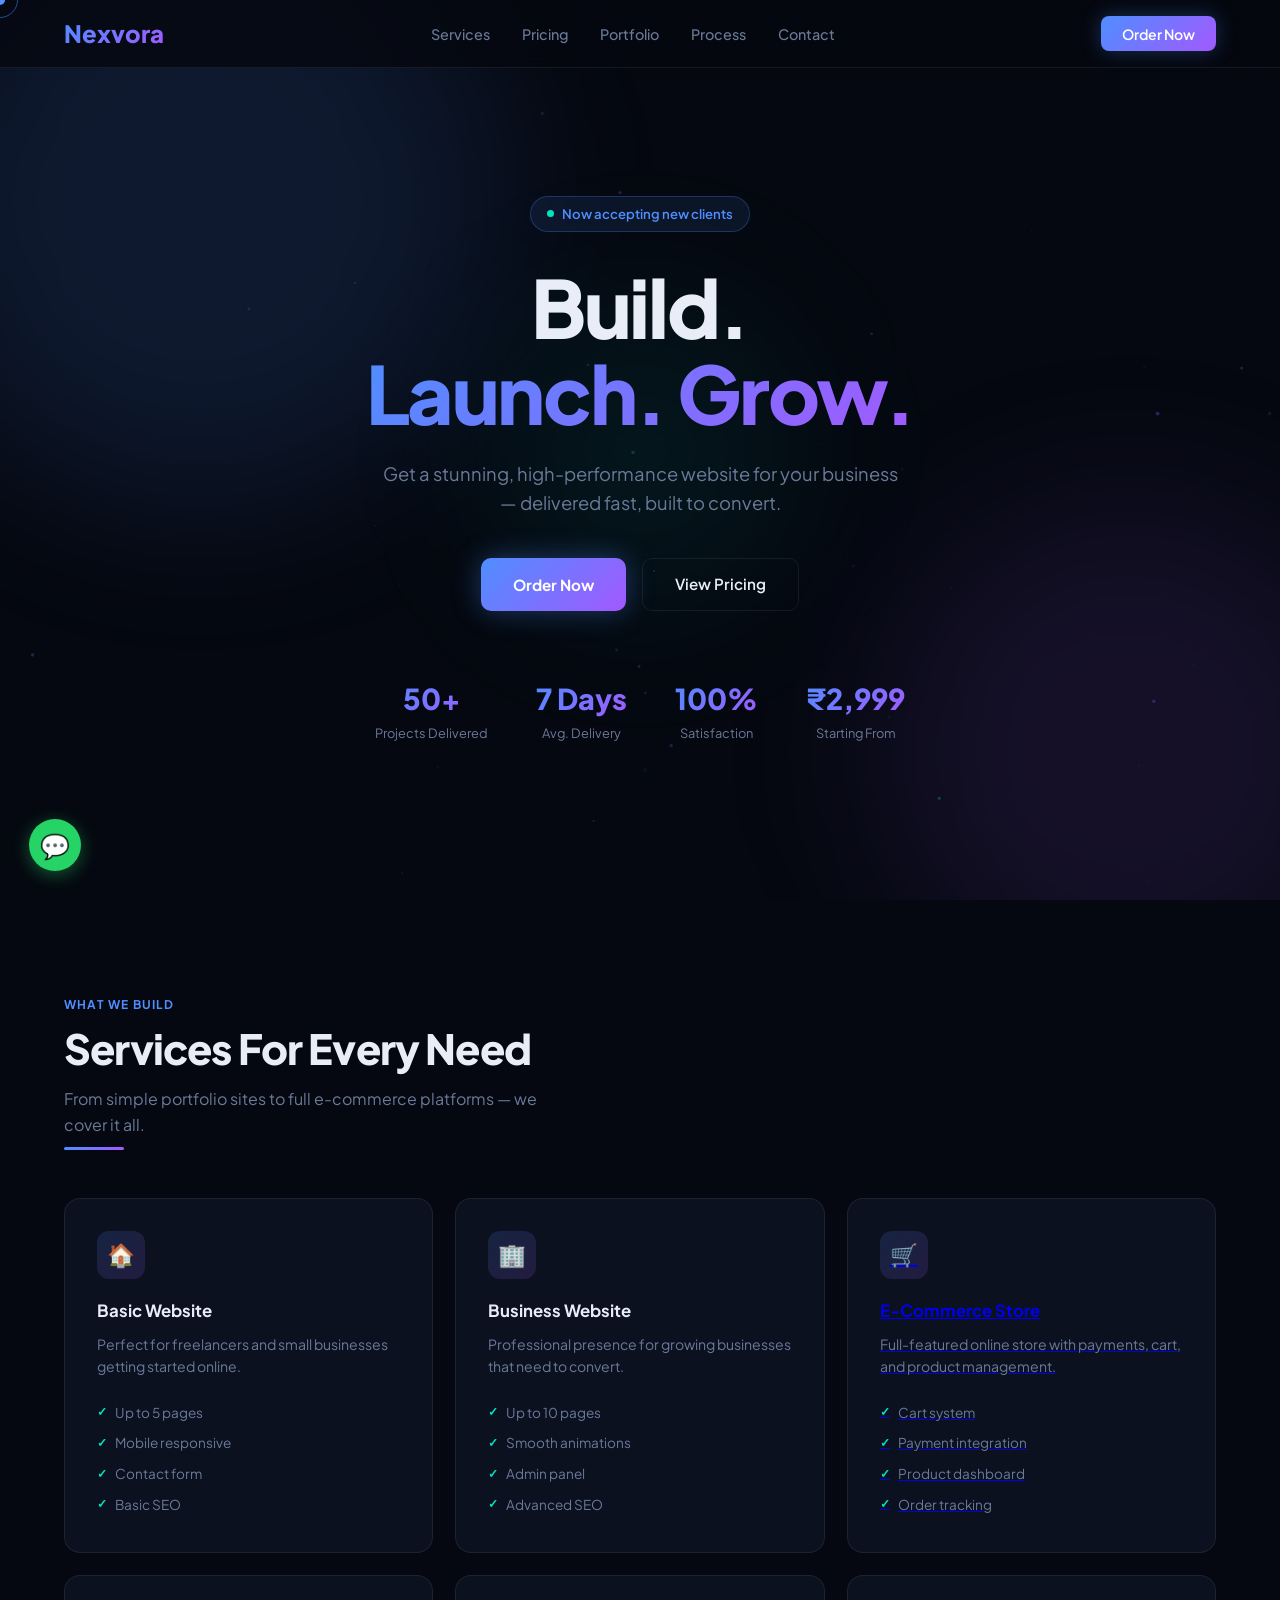
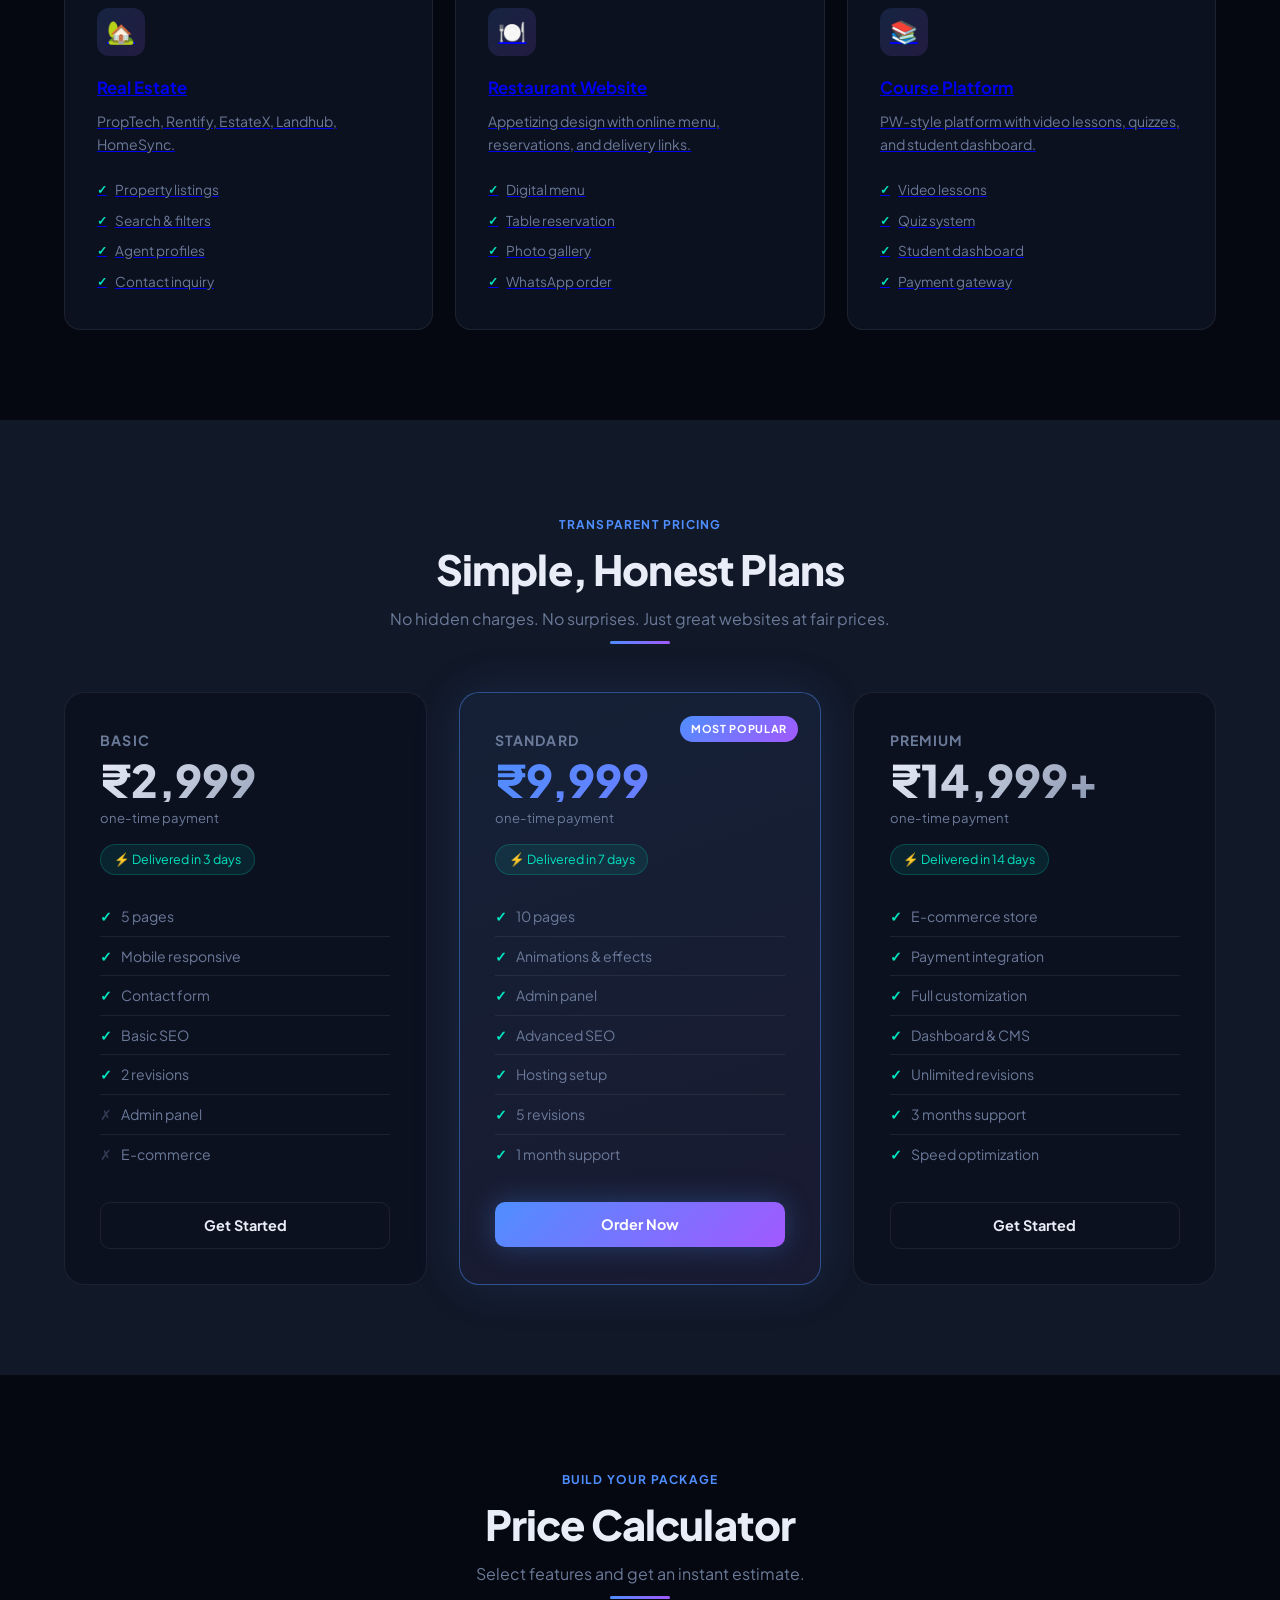
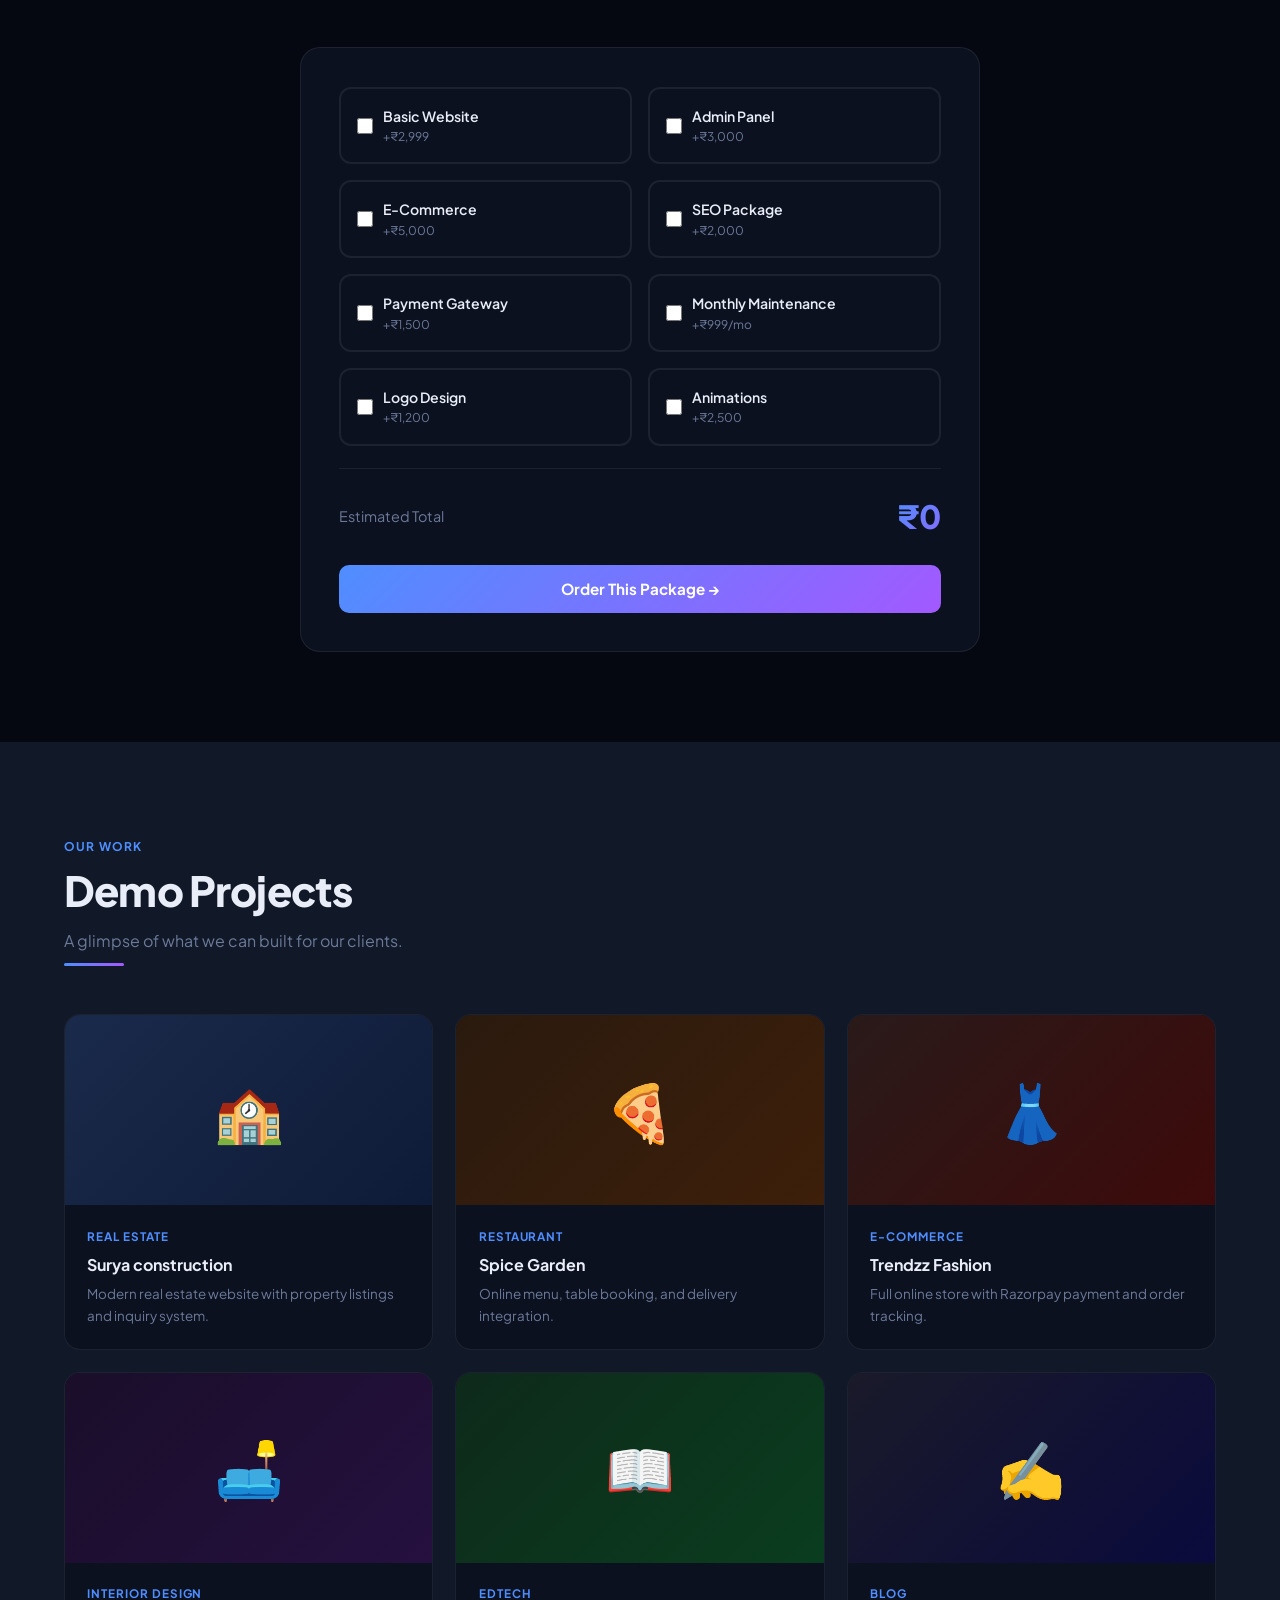
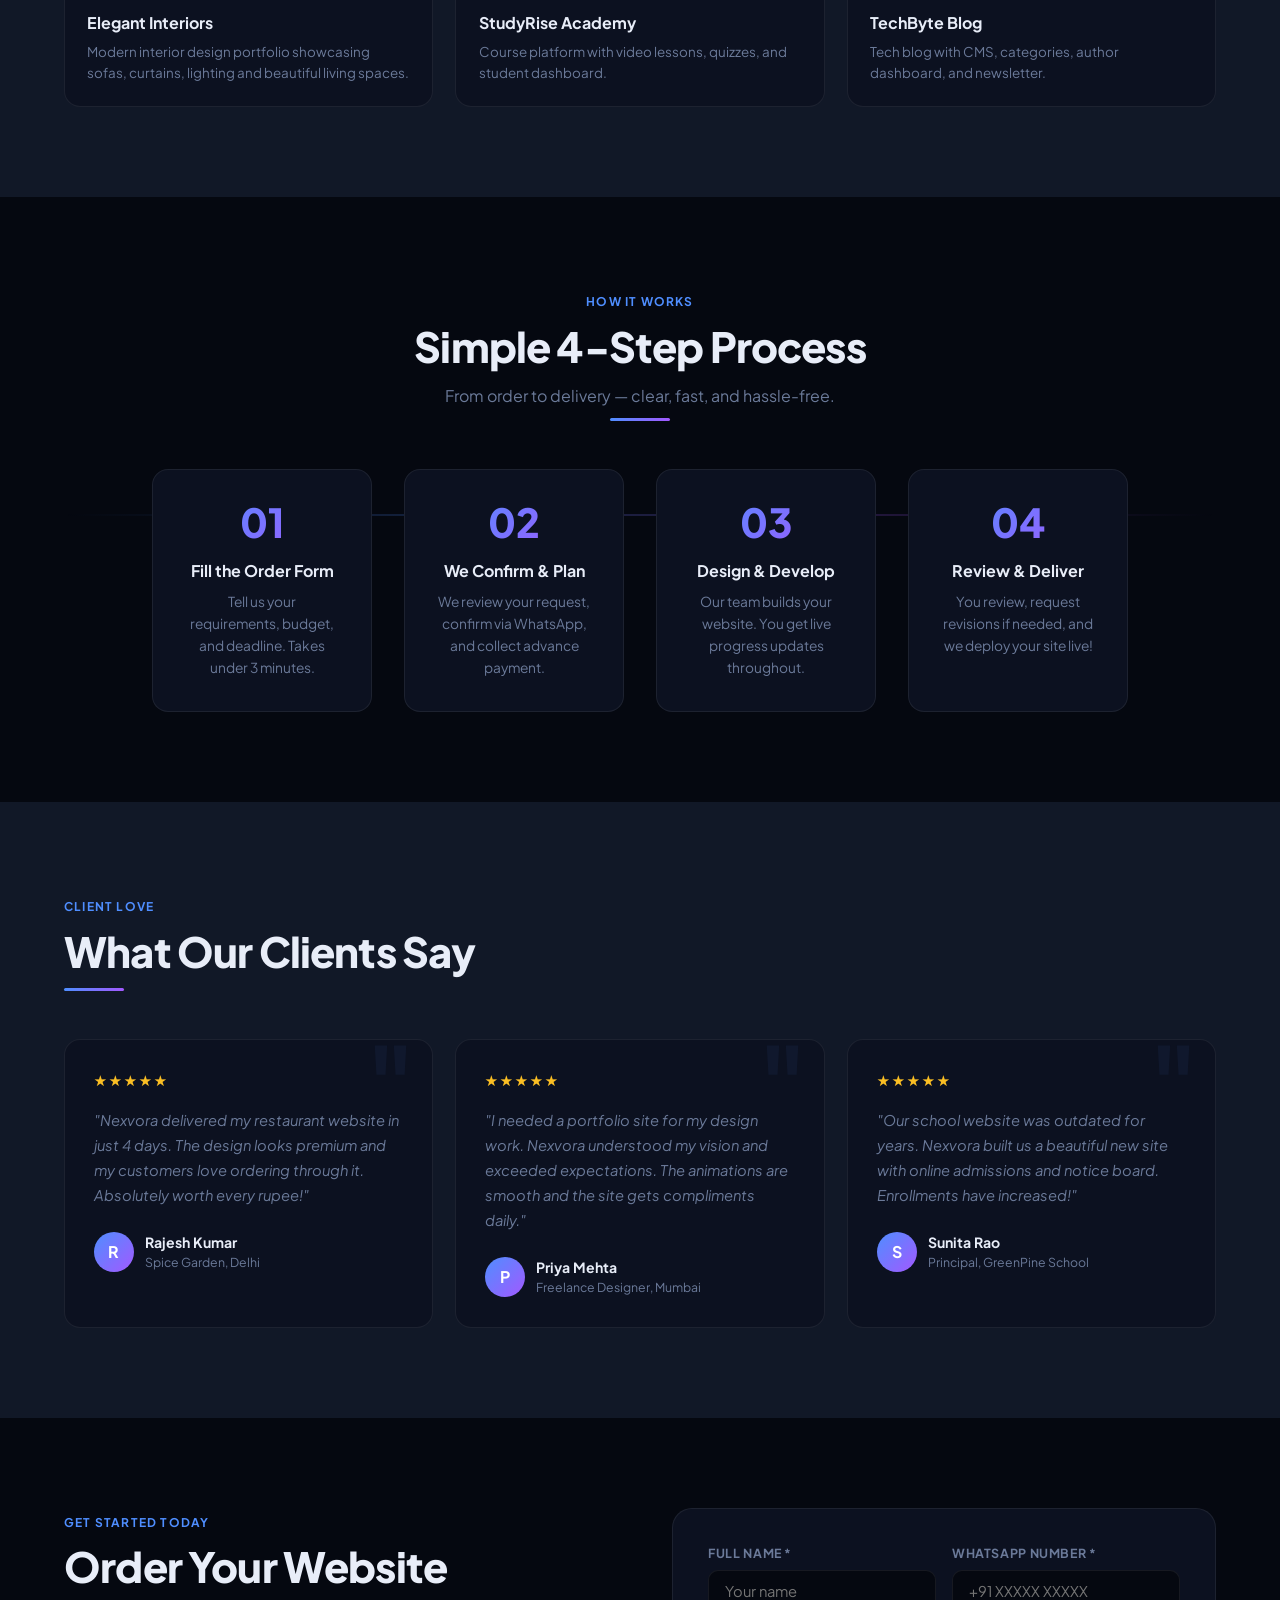
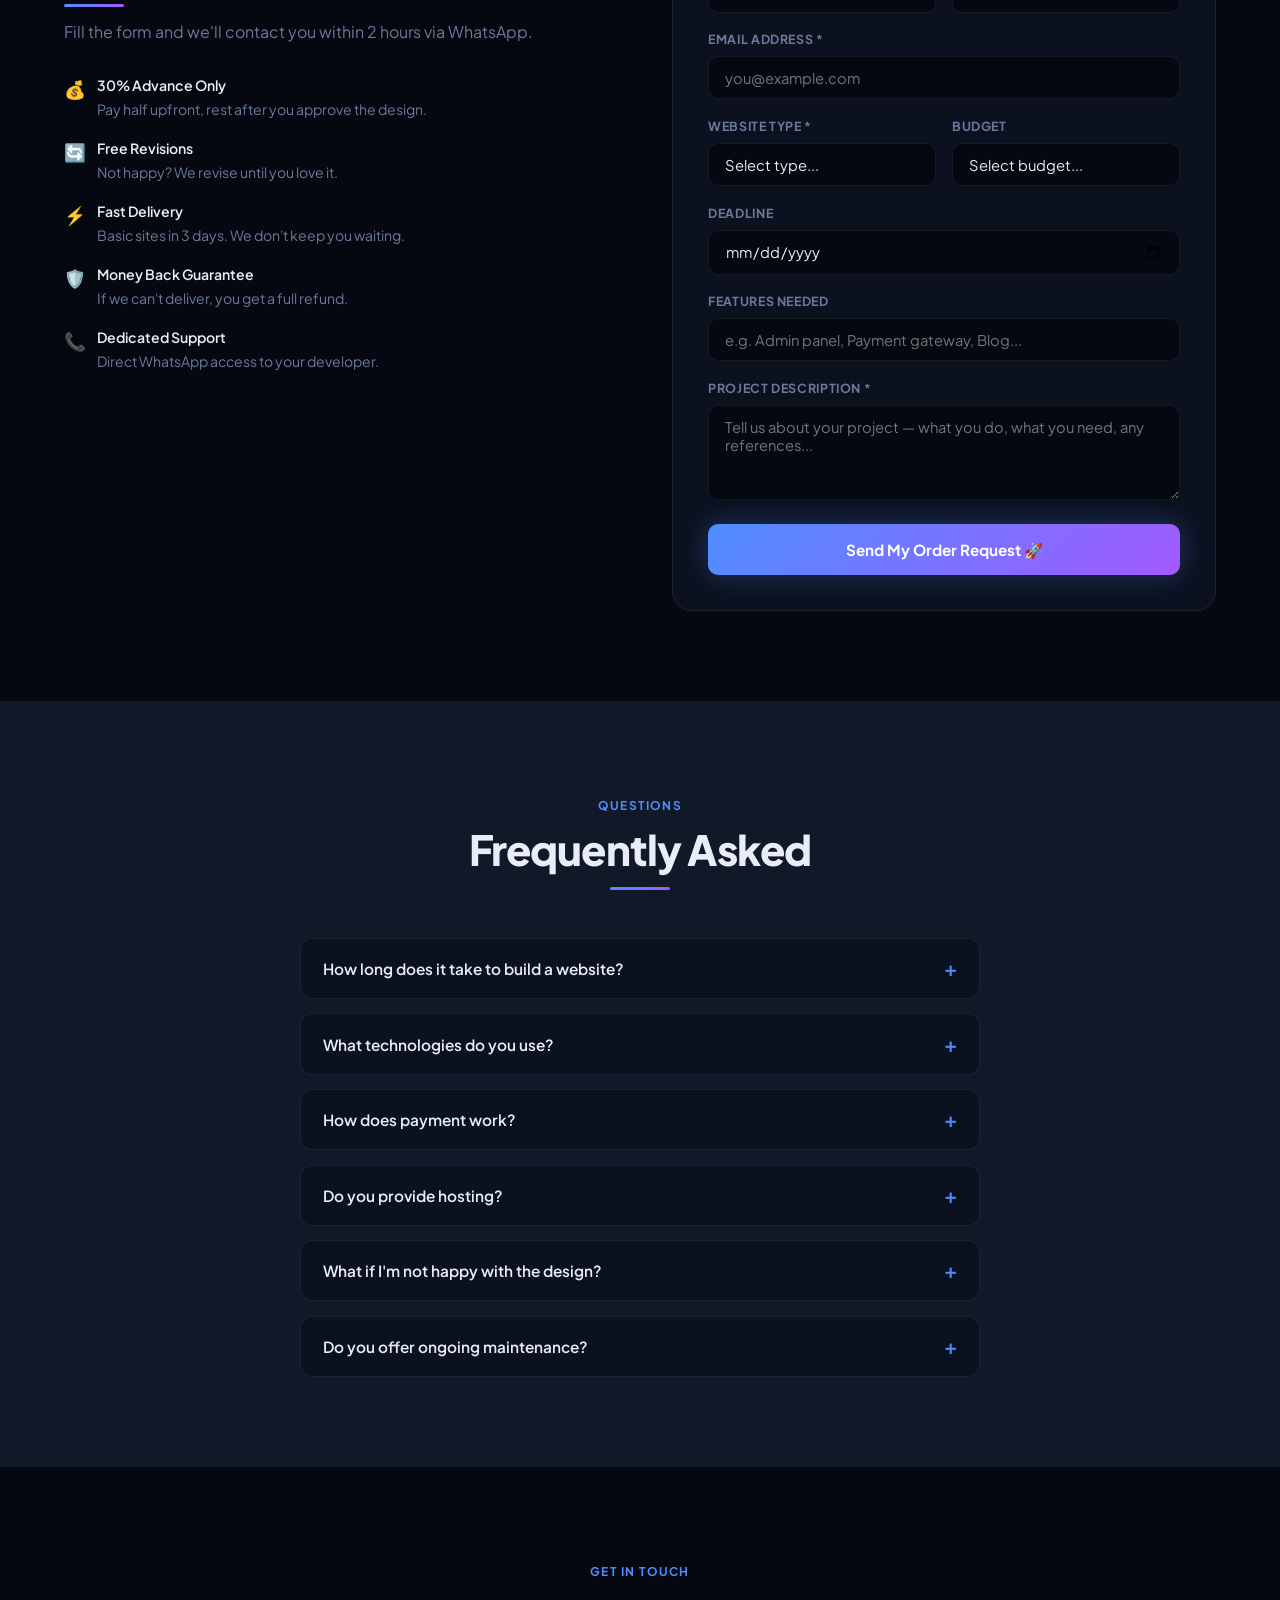
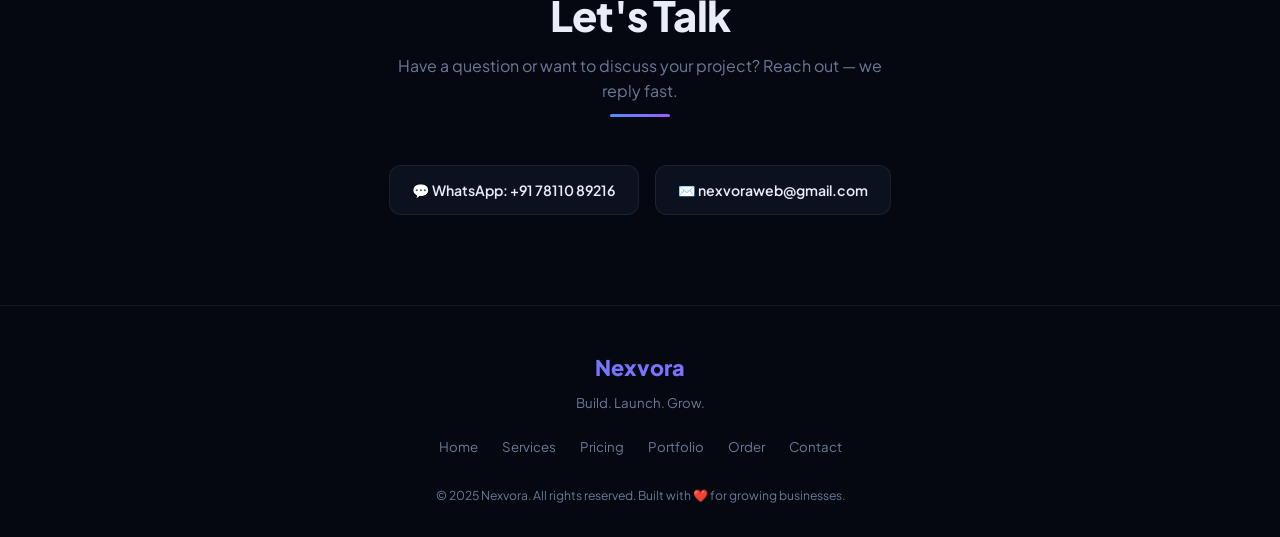
==== index.html @ 355c06f6 "first commit" ====
<!DOCTYPE html>
<html lang="en">
<head>
<meta charset="UTF-8">
<meta name="viewport" content="width=device-width, initial-scale=1.0">
<title>Nexvora — Build. Launch. Grow.</title>
<link href="https://fonts.googleapis.com/css2?family=Plus+Jakarta+Sans:wght@300;400;500;600;700;800&display=swap" rel="stylesheet">
<link rel="stylesheet" href="./assets/style.css">

</head>
<body>

<!-- CUSTOM CURSOR -->
<div class="cursor" id="cursor"></div>
<div class="cursor-ring" id="cursorRing"></div>

<!-- PARTICLES -->
<canvas id="particles"></canvas>

<!-- NAV -->
<nav>
  <div class="logo">Nexvora</div>
  <ul class="nav-links">
    <li><a href="#services">Services</a></li>
    <li><a href="#pricing">Pricing</a></li>
    <li><a href="#portfolio">Portfolio</a></li>
    <li><a href="#process">Process</a></li>
    <li><a href="#contact">Contact</a></li>
  </ul>
  <button class="nav-cta" onclick="goTo('order')">Order Now</button>
  <button class="hamburger" onclick="toggleMenu()">
    <span></span><span></span><span></span>
  </button>
</nav>
<div class="mobile-menu" id="mobileMenu">
  <a href="#services" onclick="closeMenu()">Services</a>
  <a href="#pricing" onclick="closeMenu()">Pricing</a>
  <a href="#portfolio" onclick="closeMenu()">Portfolio</a>
  <a href="#process" onclick="closeMenu()">Process</a>
  <a href="#contact" onclick="closeMenu()">Contact</a>
  <a href="#order" class="mobile-cta" onclick="closeMenu()">Order Now</a>
</div>

<!-- HERO -->
<section id="home">
  <div class="orb orb1"></div>
  <div class="orb orb2"></div>
  <div class="orb orb3"></div>
  <div class="hero-content">
    <div class="hero-badge"><span class="badge-dot"></span> Now accepting new clients</div>
    <h1 class="hero-title">Build.<br><span>Launch. Grow.</span></h1>
    <p class="hero-sub">Get a stunning, high-performance website for your business — delivered fast, built to convert.</p>
    <div class="hero-btns">
      <button class="btn-primary" onclick="goTo('order')">Order Now</button>
      <a href="#pricing" class="btn-outline">View Pricing</a>
    </div>
    <div class="hero-stats">
      <div class="stat"><div class="stat-num" data-count="50" data-suffix="+">0+</div><div class="stat-label">Projects Delivered</div></div>
      <div class="stat"><div class="stat-num">7 Days</div><div class="stat-label">Avg. Delivery</div></div>
      <div class="stat"><div class="stat-num" data-count="100" data-suffix="%">0%</div><div class="stat-label">Satisfaction</div></div>
      <div class="stat"><div class="stat-num">₹2,999</div><div class="stat-label">Starting From</div></div>
    </div>
  </div>
</section>

<!-- SERVICES -->
<section id="services">
  <div class="section-head reveal">
    <span class="section-tag">What We Build</span>
    <h2 class="section-title">Services For Every Need</h2>
    <p class="section-sub">From simple portfolio sites to full e-commerce platforms — we cover it all.</p>
    <div class="divider"></div>
  </div>
  <div class="grid-3 stagger-children">
    <a href="Demo/Interior.html" class="card reveal" style="text-decoration: none; color: inherit;">
      <div class="card-icon">🏠</div>
      <div class="card-title">Basic Website</div>
      <div class="card-desc">Perfect for freelancers and small businesses getting started online.</div>
      <ul class="feat-list"><li>Up to 5 pages</li><li>Mobile responsive</li><li>Contact form</li><li>Basic SEO</li></ul>
      
    </a>
    <a href="Demo/Interior.html" class="card reveal" style="text-decoration: none; color: inherit;">
      <div class="card-icon">🏢</div>
      <div class="card-title">Business Website</div>
      <div class="card-desc">Professional presence for growing businesses that need to convert.</div>
      <ul class="feat-list"><li>Up to 10 pages</li><li>Smooth animations</li><li>Admin panel</li><li>Advanced SEO</li></ul>
      
    </a>
    <a href="Demo/E-commerce.html" class="card reveal">
      <div class="card-icon">🛒</div>
      <div class="card-title">E-Commerce Store</div>
      <div class="card-desc">Full-featured online store with payments, cart, and product management.</div>
      <ul class="feat-list"><li>Cart system</li><li>Payment integration</li><li>Product dashboard</li><li>Order tracking</li></ul>
      
    </a>
    <a href="Demo/RealState.html" class="card reveal">
      <div class="card-icon">🏡</div>
      <div class="card-title">Real Estate </div>
      <div class="card-desc">PropTech, Rentify, EstateX, Landhub, HomeSync.</div>
      <ul class="feat-list"><li>Property listings</li><li>Search & filters</li><li>Agent profiles</li><li>Contact inquiry</li></ul>
      
    </a>
    <a href="Demo/Restaurent.html" class="card reveal">
      <div class="card-icon">🍽️</div>
      <div class="card-title">Restaurant Website</div>
      <div class="card-desc">Appetizing design with online menu, reservations, and delivery links.</div>
      <ul class="feat-list"><li>Digital menu</li><li>Table reservation</li><li>Photo gallery</li><li>WhatsApp order</li></ul>
      
    </a>
    <a href="Demo/Edtech.html" class="card reveal">
      <div class="card-icon">📚</div>
      <div class="card-title">Course Platform</div>
      <div class="card-desc">PW-style platform with video lessons, quizzes, and student dashboard.</div>
      <ul class="feat-list"><li>Video lessons</li><li>Quiz system</li><li>Student dashboard</li><li>Payment gateway</li></ul>
      
    </a>
  </div>
</section>

<!-- PRICING -->
<section id="pricing">
  <div class="section-head sec-center reveal">
    <span class="section-tag">Transparent Pricing</span>
    <h2 class="section-title">Simple, Honest Plans</h2>
    <p class="section-sub">No hidden charges. No surprises. Just great websites at fair prices.</p>
    <div class="divider" style="margin:0.6rem auto 0"></div>
  </div>
  <div class="pricing-grid stagger-children">
    <div class="pricing-card reveal scale-in">
      <div class="plan-name">Basic</div>
      <div class="plan-price">₹2,999</div>
      <div class="plan-note">one-time payment</div>
      <div class="delivery-tag">⚡ Delivered in 3 days</div>
      <ul class="plan-list">
        <li><span class="y">✓</span> 5 pages</li>
        <li><span class="y">✓</span> Mobile responsive</li>
        <li><span class="y">✓</span> Contact form</li>
        <li><span class="y">✓</span> Basic SEO</li>
        <li><span class="y">✓</span> 2 revisions</li>
        <li><span class="n">✗</span> Admin panel</li>
        <li><span class="n">✗</span> E-commerce</li>
      </ul>
      <button class="pbtn pbtn-ghost" onclick="goTo('order')">Get Started</button>
    </div>
    <div class="pricing-card featured reveal scale-in">
      <div class="popular-badge">Most Popular</div>
      <div class="plan-name">Standard</div>
      <div class="plan-price">₹9,999</div>
      <div class="plan-note">one-time payment</div>
      <div class="delivery-tag">⚡ Delivered in 7 days</div>
      <ul class="plan-list">
        <li><span class="y">✓</span> 10 pages</li>
        <li><span class="y">✓</span> Animations & effects</li>
        <li><span class="y">✓</span> Admin panel</li>
        <li><span class="y">✓</span> Advanced SEO</li>
        <li><span class="y">✓</span> Hosting setup</li>
        <li><span class="y">✓</span> 5 revisions</li>
        <li><span class="y">✓</span> 1 month support</li>
      </ul>
      <button class="pbtn pbtn-fill" onclick="goTo('order')">Order Now</button>
    </div>
    <div class="pricing-card reveal scale-in">
      <div class="plan-name">Premium</div>
      <div class="plan-price">₹14,999+</div>
      <div class="plan-note">one-time payment</div>
      <div class="delivery-tag">⚡ Delivered in 14 days</div>
      <ul class="plan-list">
        <li><span class="y">✓</span> E-commerce store</li>
        <li><span class="y">✓</span> Payment integration</li>
        <li><span class="y">✓</span> Full customization</li>
        <li><span class="y">✓</span> Dashboard & CMS</li>
        <li><span class="y">✓</span> Unlimited revisions</li>
        <li><span class="y">✓</span> 3 months support</li>
        <li><span class="y">✓</span> Speed optimization</li>
      </ul>
      <button class="pbtn pbtn-ghost" onclick="goTo('order')">Get Started</button>
    </div>
  </div>
</section>

<!-- CALCULATOR -->
<section id="calculator">
  <div class="section-head sec-center reveal">
    <span class="section-tag">Build Your Package</span>
    <h2 class="section-title">Price Calculator</h2>
    <p class="section-sub">Select features and get an instant estimate.</p>
    <div class="divider" style="margin:0.6rem auto 0"></div>
  </div>
  <div class="calc-box reveal scale-in">
    <div class="calc-grid">
      <div class="calc-item" id="ci0" onclick="toggleCalc(0)"><input type="checkbox" id="cb0"><div><div class="ci-label">Basic Website</div><div class="ci-price">+₹2,999</div></div></div>
      <div class="calc-item" id="ci1" onclick="toggleCalc(1)"><input type="checkbox" id="cb1"><div><div class="ci-label">Admin Panel</div><div class="ci-price">+₹3,000</div></div></div>
      <div class="calc-item" id="ci2" onclick="toggleCalc(2)"><input type="checkbox" id="cb2"><div><div class="ci-label">E-Commerce</div><div class="ci-price">+₹5,000</div></div></div>
      <div class="calc-item" id="ci3" onclick="toggleCalc(3)"><input type="checkbox" id="cb3"><div><div class="ci-label">SEO Package</div><div class="ci-price">+₹2,000</div></div></div>
      <div class="calc-item" id="ci4" onclick="toggleCalc(4)"><input type="checkbox" id="cb4"><div><div class="ci-label">Payment Gateway</div><div class="ci-price">+₹1,500</div></div></div>
      <div class="calc-item" id="ci5" onclick="toggleCalc(5)"><input type="checkbox" id="cb5"><div><div class="ci-label">Monthly Maintenance</div><div class="ci-price">+₹999/mo</div></div></div>
      <div class="calc-item" id="ci6" onclick="toggleCalc(6)"><input type="checkbox" id="cb6"><div><div class="ci-label">Logo Design</div><div class="ci-price">+₹1,200</div></div></div>
      <div class="calc-item" id="ci7" onclick="toggleCalc(7)"><input type="checkbox" id="cb7"><div><div class="ci-label">Animations</div><div class="ci-price">+₹2,500</div></div></div>
    </div>
    <div class="calc-result">
      <div class="calc-result-label">Estimated Total</div>
      <div class="calc-result-price" id="calcTotal">₹0</div>
    </div>
    <button class="calc-order-btn" onclick="goTo('order')">Order This Package →</button>
  </div>
</section>

<!-- PORTFOLIO -->
<section id="portfolio">
  <div class="section-head reveal">
    <span class="section-tag">Our Work</span>
    <h2 class="section-title">Demo Projects</h2>
    <p class="section-sub">A glimpse of what we can built for our clients.</p>
    <div class="divider"></div>
  </div>
  <div class="portfolio-grid stagger-children">
    <div class="pcard reveal">
      <div class="pcard-img pb1"><span class="pcard-emoji">🏫</span><div class="pcard-overlay"><button class="demo-btn">View Demo</button></div></div>
      <div class="pcard-body"><div class="pcard-type">Real Estate</div><div class="pcard-name">Surya construction</div><div class="pcard-desc">Modern real estate website with property listings and inquiry system.</div></div>
    </div>
    <div class="pcard reveal">
      <div class="pcard-img pb2"><span class="pcard-emoji">🍕</span><div class="pcard-overlay"><button class="demo-btn">View Demo</button></div></div>
      <div class="pcard-body"><div class="pcard-type">Restaurant</div><div class="pcard-name">Spice Garden</div><div class="pcard-desc">Online menu, table booking, and delivery integration.</div></div>
    </div>
    <div class="pcard reveal">
      <div class="pcard-img pb5"><span class="pcard-emoji">👗</span><div class="pcard-overlay"><button class="demo-btn">View Demo</button></div></div>
      <div class="pcard-body"><div class="pcard-type">E-Commerce</div><div class="pcard-name">Trendzz Fashion</div><div class="pcard-desc">Full online store with Razorpay payment and order tracking.</div></div>
    </div>
    <div class="pcard reveal">
      <div class="pcard-img pb3"><span class="pcard-emoji">🛋️</span><div class="pcard-overlay"><button class="demo-btn">View Demo</button></div></div>
      <div class="pcard-body"><div class="pcard-type">Interior Design</div><div class="pcard-name">Elegant Interiors</div><div class="pcard-desc"> Modern interior design portfolio showcasing sofas, curtains, lighting and beautiful living spaces.</div></div>
    </div>
    <div class="pcard reveal">
      <div class="pcard-img pb4"><span class="pcard-emoji">📖</span><div class="pcard-overlay"><button class="demo-btn">View Demo</button></div></div>
      <div class="pcard-body"><div class="pcard-type">EdTech</div><div class="pcard-name">StudyRise Academy</div><div class="pcard-desc">Course platform with video lessons, quizzes, and student dashboard.</div></div>
    </div>   
    <div class="pcard reveal">
      <div class="pcard-img pb6"><span class="pcard-emoji">✍️</span><div class="pcard-overlay"><button class="demo-btn">View Demo</button></div></div>
      <div class="pcard-body"><div class="pcard-type">Blog</div><div class="pcard-name">TechByte Blog</div><div class="pcard-desc">Tech blog with CMS, categories, author dashboard, and newsletter.</div></div>
    </div>
  </div>
</section>

<!-- PROCESS -->
<section id="process">
  <div class="section-head sec-center reveal">
    <span class="section-tag">How It Works</span>
    <h2 class="section-title">Simple 4-Step Process</h2>
    <p class="section-sub">From order to delivery — clear, fast, and hassle-free.</p>
    <div class="divider" style="margin:0.6rem auto 0"></div>
  </div>
  <div class="process-grid stagger-children">
    <div class="proc-card reveal from-left"><div class="proc-num">01</div><div class="proc-title">Fill the Order Form</div><div class="proc-desc">Tell us your requirements, budget, and deadline. Takes under 3 minutes.</div></div>
    <div class="proc-card reveal"><div class="proc-num">02</div><div class="proc-title">We Confirm & Plan</div><div class="proc-desc">We review your request, confirm via WhatsApp, and collect advance payment.</div></div>
    <div class="proc-card reveal"><div class="proc-num">03</div><div class="proc-title">Design & Develop</div><div class="proc-desc">Our team builds your website. You get live progress updates throughout.</div></div>
    <div class="proc-card reveal from-right"><div class="proc-num">04</div><div class="proc-title">Review & Deliver</div><div class="proc-desc">You review, request revisions if needed, and we deploy your site live!</div></div>
  </div>
</section>

<!-- TESTIMONIALS -->
<section id="testimonials">
  <div class="section-head reveal">
    <span class="section-tag">Client Love</span>
    <h2 class="section-title">What Our Clients Say</h2>
    <div class="divider"></div>
  </div>
  <div class="testi-grid stagger-children">
    <div class="tcard reveal">
      <div class="stars"><span class="star">★</span><span class="star">★</span><span class="star">★</span><span class="star">★</span><span class="star">★</span></div>
      <div class="ttext">"Nexvora delivered my restaurant website in just 4 days. The design looks premium and my customers love ordering through it. Absolutely worth every rupee!"</div>
      <div class="tauthor"><div class="tavatar">R</div><div><div class="tname">Rajesh Kumar</div><div class="trole">Spice Garden, Delhi</div></div></div>
    </div>
    <div class="tcard reveal">
      <div class="stars"><span class="star">★</span><span class="star">★</span><span class="star">★</span><span class="star">★</span><span class="star">★</span></div>
      <div class="ttext">"I needed a portfolio site for my design work. Nexvora understood my vision and exceeded expectations. The animations are smooth and the site gets compliments daily."</div>
      <div class="tauthor"><div class="tavatar">P</div><div><div class="tname">Priya Mehta</div><div class="trole">Freelance Designer, Mumbai</div></div></div>
    </div>
    <div class="tcard reveal">
      <div class="stars"><span class="star">★</span><span class="star">★</span><span class="star">★</span><span class="star">★</span><span class="star">★</span></div>
      <div class="ttext">"Our school website was outdated for years. Nexvora built us a beautiful new site with online admissions and notice board. Enrollments have increased!"</div>
      <div class="tauthor"><div class="tavatar">S</div><div><div class="tname">Sunita Rao</div><div class="trole">Principal, GreenPine School</div></div></div>
    </div>
  </div>
</section>

<!-- ORDER FORM -->
<section id="order">
  <div class="order-wrap">
    <div class="order-info reveal from-left">
      <span class="section-tag">Get Started Today</span>
      <h2 class="section-title">Order Your Website</h2>
      <div class="divider"></div>
      <p class="section-sub" style="margin-top:0.8rem">Fill the form and we'll contact you within 2 hours via WhatsApp.</p>
      <ul class="perk-list">
        <li><span class="perk-ico">💰</span><div><strong>30% Advance Only</strong>Pay half upfront, rest after you approve the design.</div></li>
        <li><span class="perk-ico">🔄</span><div><strong>Free Revisions</strong>Not happy? We revise until you love it.</div></li>
        <li><span class="perk-ico">⚡</span><div><strong>Fast Delivery</strong>Basic sites in 3 days. We don't keep you waiting.</div></li>
        <li><span class="perk-ico">🛡️</span><div><strong>Money Back Guarantee</strong>If we can't deliver, you get a full refund.</div></li>
        <li><span class="perk-ico">📞</span><div><strong>Dedicated Support</strong>Direct WhatsApp access to your developer.</div></li>
      </ul>
    </div>
    <div class="order-form reveal from-right">
      <div class="frow">
        <div class="fg"><label>Full Name *</label><input type="text" id="fname" placeholder="Your name"></div>
        <div class="fg"><label>WhatsApp Number *</label><input type="tel" id="fphone" placeholder="+91 XXXXX XXXXX"></div>
      </div>
      <div class="fg"><label>Email Address *</label><input type="email" id="femail" placeholder="you@example.com"></div>
      <div class="frow">
        <div class="fg">
          <label>Website Type *</label>
          <select id="ftype">
            <option value="">Select type...</option>
            <option>Basic Website</option><option>Business Website</option>
            <option>E-Commerce Store</option><option>School Website</option>
            <option>Restaurant Website</option><option>Portfolio Website</option>
            <option>Course Platform</option><option>Blog Website</option><option>Other</option>
          </select>
        </div>
        <div class="fg">
          <label>Budget</label>
          <select id="fbudget">
            <option value="">Select budget...</option>
            <option>₹2,999 – ₹5,000</option><option>₹5,000 – ₹10,000</option>
            <option>₹10,000 – ₹20,000</option><option>₹20,000+</option>
          </select>
        </div>
      </div>
      <div class="fg"><label>Deadline</label><input type="date" id="fdeadline"></div>
      <div class="fg"><label>Features Needed</label><input type="text" id="ffeatures" placeholder="e.g. Admin panel, Payment gateway, Blog..."></div>
      <div class="fg"><label>Project Description *</label><textarea id="fdesc" placeholder="Tell us about your project — what you do, what you need, any references..."></textarea></div>
      <button class="fsub" onclick="submitOrder()">Send My Order Request 🚀</button>
    </div>
  </div>
</section>

<!-- FAQ -->
<section id="faq">
  <div class="section-head sec-center reveal">
    <span class="section-tag">Questions</span>
    <h2 class="section-title">Frequently Asked</h2>
    <div class="divider" style="margin:0.6rem auto 0"></div>
  </div>
  <div class="faq-list">
    <div class="faq-item reveal"><button class="faq-q" onclick="toggleFaq(this)">How long does it take to build a website? <span class="faq-icon">+</span></button><div class="faq-a">Basic websites take 3–5 days, business websites 7–10 days, and e-commerce/complex platforms 14–20 days. We confirm the exact timeline before starting.</div></div>
    <div class="faq-item reveal"><button class="faq-q" onclick="toggleFaq(this)">What technologies do you use? <span class="faq-icon">+</span></button><div class="faq-a">We use HTML/CSS/JS for simple sites, React + Node.js for business sites, and Next.js + MongoDB for advanced platforms. We pick the best stack for your needs.</div></div>
    <div class="faq-item reveal"><button class="faq-q" onclick="toggleFaq(this)">How does payment work? <span class="faq-icon">+</span></button><div class="faq-a">We take 50% advance to start and the remaining 50% after you approve the final design. We accept UPI, bank transfer, Razorpay, and PayPal.</div></div>
    <div class="faq-item reveal"><button class="faq-q" onclick="toggleFaq(this)">Do you provide hosting? <span class="faq-icon">+</span></button><div class="faq-a">Yes! We set up hosting on Vercel, Netlify, or VPS. Hosting costs depend on the platform — we'll guide you through the best option for your budget.</div></div>
    <div class="faq-item reveal"><button class="faq-q" onclick="toggleFaq(this)">What if I'm not happy with the design? <span class="faq-icon">+</span></button><div class="faq-a">We offer free revisions on every plan. If we're completely unable to meet your requirements, we offer a full refund on the advance paid.</div></div>
    <div class="faq-item reveal"><button class="faq-q" onclick="toggleFaq(this)">Do you offer ongoing maintenance? <span class="faq-icon">+</span></button><div class="faq-a">Yes! Monthly maintenance packages start at ₹999/month, covering updates, security checks, backups, and minor content changes.</div></div>
  </div>
</section>

<!-- CONTACT -->
<section id="contact">
  <div class="section-head sec-center reveal">
    <span class="section-tag">Get In Touch</span>
    <h2 class="section-title">Let's Talk</h2>
    <p class="section-sub">Have a question or want to discuss your project? Reach out — we reply fast.</p>
    <div class="divider" style="margin:0.6rem auto 0"></div>
  </div>
  <div class="contact-btns reveal">
    <a href="https://wa.me/917811089216" class="cbtn" target="_blank">💬 WhatsApp: +91 78110 89216</a>
    <a href="mailto:nexvoraweb@gmail.com" class="cbtn">✉️ nexvoraweb@gmail.com</a>
  </div>
</section>

<!-- FOOTER -->
<footer>
  <div class="footer-logo">Nexvora</div>
  <div class="footer-tag">Build. Launch. Grow.</div>
  <div class="footer-links">
    <a href="#home">Home</a><a href="#services">Services</a><a href="#pricing">Pricing</a>
    <a href="#portfolio">Portfolio</a><a href="#order">Order</a><a href="#contact">Contact</a>
  </div>
  <div class="footer-copy">© 2025 Nexvora. All rights reserved. Built with ❤️ for growing businesses.</div>
</footer>

<!-- FLOATING WA -->
<a href="https://wa.me/917811089216" class="wa-fab" target="_blank" title="Chat on WhatsApp">💬</a>

<!-- TOAST -->
<div class="toast" id="toast"><span>✅</span><span>Order submitted! We'll contact you within 2 hours.</span></div>

<script src="./assets/script.js"></script>
</body>
</html>
---- assets/style.css ----
:root {
  --bg: #050810;
  --surface: #0c1120;
  --surface2: #111827;
  --border: rgba(255,255,255,0.07);
  --accent: #4f8eff;
  --accent2: #a259ff;
  --accent3: #00e5c0;
  --text: #e8edf8;
  --muted: #6b7a99;
}
*, *::before, *::after { box-sizing: border-box; margin: 0; padding: 0; }
html { scroll-behavior: smooth; }
body {
  font-family: 'Plus Jakarta Sans', sans-serif;
  background: var(--bg);
  color: var(--text);
  overflow-x: hidden;
  font-size: 16px;
  line-height: 1.6;
  cursor: none;
}

/* ── CUSTOM CURSOR ── */
.cursor {
  position: fixed; width: 10px; height: 10px; border-radius: 50%;
  background: var(--accent); pointer-events: none; z-index: 99999;
  transform: translate(-50%,-50%); transition: width 0.2s, height 0.2s, background 0.2s, opacity 0.2s;
  mix-blend-mode: screen;
}
.cursor-ring {
  position: fixed; width: 36px; height: 36px; border-radius: 50%;
  border: 1.5px solid rgba(79,142,255,0.5); pointer-events: none; z-index: 99998;
  transform: translate(-50%,-50%);
  transition: width 0.35s cubic-bezier(.25,.46,.45,.94), height 0.35s cubic-bezier(.25,.46,.45,.94),
              border-color 0.2s, left 0.08s linear, top 0.08s linear;
}
body:has(button:hover) .cursor, body:has(a:hover) .cursor { width: 16px; height: 16px; background: var(--accent2); }
body:has(button:hover) .cursor-ring, body:has(a:hover) .cursor-ring { width: 56px; height: 56px; border-color: rgba(162,89,255,0.5); }

/* ── PARTICLES CANVAS ── */
#particles { position: fixed; inset: 0; pointer-events: none; z-index: 0; opacity: 0.5; }

/* ── NAVBAR ── */
nav {
  position: fixed; top: 0; left: 0; right: 0; z-index: 1000;
  display: flex; align-items: center; justify-content: space-between;
  padding: 0 5%; height: 68px;
  background: rgba(5,8,16,0.8);
  backdrop-filter: blur(20px);
  border-bottom: 1px solid var(--border);
  animation: navSlideDown 0.7s cubic-bezier(.25,.46,.45,.94) both;
}
@keyframes navSlideDown { from { transform: translateY(-100%); opacity: 0; } to { transform: translateY(0); opacity: 1; } }
.logo {
  font-weight: 800; font-size: 1.5rem;
  background: linear-gradient(135deg, var(--accent), var(--accent2));
  -webkit-background-clip: text; -webkit-text-fill-color: transparent;
  animation: logoGlow 3s ease infinite alternate;
}
@keyframes logoGlow {
  from { filter: drop-shadow(0 0 6px rgba(79,142,255,0.4)); }
  to   { filter: drop-shadow(0 0 14px rgba(162,89,255,0.6)); }
}
.nav-links { display: flex; gap: 2rem; list-style: none; }
.nav-links a {
  color: var(--muted); text-decoration: none; font-size: 0.9rem;
  font-weight: 500; transition: color 0.2s; position: relative;
}
.nav-links a::after {
  content: ''; position: absolute; bottom: -3px; left: 0; width: 0; height: 2px;
  background: linear-gradient(90deg, var(--accent), var(--accent2));
  border-radius: 2px; transition: width 0.3s ease;
}
.nav-links a:hover { color: var(--text); }
.nav-links a:hover::after { width: 100%; }
.nav-cta {
  background: linear-gradient(135deg, var(--accent), var(--accent2));
  color: #fff; border: none; padding: 0.55rem 1.3rem;
  border-radius: 8px; font-family: 'Plus Jakarta Sans', sans-serif;
  font-weight: 600; font-size: 0.88rem; cursor: none;
  transition: opacity 0.2s, transform 0.2s, box-shadow 0.2s;
  box-shadow: 0 0 20px rgba(79,142,255,0.3);
}
.nav-cta:hover { opacity: 0.85; transform: translateY(-2px) scale(1.04); box-shadow: 0 0 35px rgba(79,142,255,0.5); }
.hamburger { display: none; flex-direction: column; gap: 5px; cursor: none; background: none; border: none; padding: 4px; }
.hamburger span { display: block; width: 24px; height: 2px; background: var(--text); border-radius: 2px; transition: 0.3s; }

/* MOBILE MENU */
.mobile-menu {
  position: fixed; top: 68px; left: 0; right: 0;
  background: var(--surface); border-bottom: 1px solid var(--border);
  padding: 1.5rem 5%; display: none; flex-direction: column; gap: 1rem; z-index: 999;
  animation: slideDown 0.3s ease;
}
@keyframes slideDown { from { opacity: 0; transform: translateY(-10px); } to { opacity: 1; transform: translateY(0); } }
.mobile-menu.open { display: flex; }
.mobile-menu a { color: var(--text); text-decoration: none; font-weight: 500; font-size: 1rem; padding: 0.4rem 0; }
.mobile-cta {
  background: linear-gradient(135deg, var(--accent), var(--accent2));
  color: #fff !important; padding: 0.7rem 1.2rem; border-radius: 8px;
  text-align: center; font-weight: 600;
}

/* ── HERO ── */
#home {
  min-height: 100vh; display: flex; align-items: center; justify-content: center;
  padding: 120px 5% 80px; text-align: center; position: relative; overflow: hidden;
}
.orb {
  position: absolute; border-radius: 50%; filter: blur(80px); pointer-events: none; z-index: 0;
}
.orb1 {
  width: 600px; height: 600px; background: rgba(79,142,255,0.13); top: -100px; left: -100px;
  animation: orbFloat1 8s ease-in-out infinite;
}
.orb2 {
  width: 500px; height: 500px; background: rgba(162,89,255,0.10); bottom: -100px; right: -100px;
  animation: orbFloat2 10s ease-in-out infinite;
}
.orb3 {
  width: 300px; height: 300px; background: rgba(0,229,192,0.07); top: 50%; left: 50%;
  transform: translate(-50%,-50%); animation: orbFloat3 7s ease-in-out infinite;
}
@keyframes orbFloat1 { 0%,100%{transform:translate(0,0) scale(1)} 50%{transform:translate(40px,30px) scale(1.08)} }
@keyframes orbFloat2 { 0%,100%{transform:translate(0,0) scale(1)} 50%{transform:translate(-30px,-40px) scale(1.06)} }
@keyframes orbFloat3 { 0%,100%{transform:translate(-50%,-50%) scale(1)} 50%{transform:translate(-50%,-50%) scale(1.15)} }

.hero-content { position: relative; z-index: 1; }

/* Hero stagger animations */
.hero-badge {
  display: inline-flex; align-items: center; gap: 8px;
  background: rgba(79,142,255,0.1); border: 1px solid rgba(79,142,255,0.25);
  border-radius: 50px; padding: 0.4rem 1rem; margin-bottom: 2rem;
  font-size: 0.82rem; font-weight: 600; color: var(--accent);
  animation: heroFadeUp 0.8s 0.1s cubic-bezier(.25,.46,.45,.94) both;
}
.badge-dot {
  width: 7px; height: 7px; border-radius: 50%; background: var(--accent3);
  animation: pulse 2s infinite;
}
@keyframes pulse { 0%,100%{opacity:1;transform:scale(1)} 50%{opacity:0.4;transform:scale(0.7)} }

.hero-title {
  font-weight: 800; font-size: clamp(2.6rem, 7vw, 5rem);
  line-height: 1.08; letter-spacing: -0.03em; margin-bottom: 1.4rem;
  animation: heroFadeUp 0.8s 0.2s cubic-bezier(.25,.46,.45,.94) both;
}
.hero-title span {
  background: linear-gradient(135deg, var(--accent), var(--accent2), var(--accent3));
  background-size: 200% 200%;
  -webkit-background-clip: text; -webkit-text-fill-color: transparent;
  animation: gradientShift 4s ease infinite;
}
@keyframes gradientShift { 0%,100%{background-position:0% 50%} 50%{background-position:100% 50%} }

.hero-sub {
  font-size: clamp(1rem, 2vw, 1.15rem); color: var(--muted);
  max-width: 520px; margin: 0 auto 2.5rem; font-weight: 400;
  animation: heroFadeUp 0.8s 0.35s cubic-bezier(.25,.46,.45,.94) both;
}
.hero-btns {
  display: flex; gap: 1rem; justify-content: center; flex-wrap: wrap;
  animation: heroFadeUp 0.8s 0.5s cubic-bezier(.25,.46,.45,.94) both;
}
@keyframes heroFadeUp { from { opacity: 0; transform: translateY(30px); } to { opacity: 1; transform: translateY(0); } }

.btn-primary {
  background: linear-gradient(135deg, var(--accent), var(--accent2));
  color: #fff; padding: 0.85rem 2rem; border-radius: 10px;
  font-weight: 700; font-size: 0.95rem; text-decoration: none;
  border: none; cursor: none; transition: transform 0.25s, box-shadow 0.25s;
  box-shadow: 0 0 28px rgba(79,142,255,0.35); font-family: 'Plus Jakarta Sans', sans-serif;
  position: relative; overflow: hidden;
}
.btn-primary::after {
  content: ''; position: absolute; inset: 0;
  background: linear-gradient(90deg, transparent, rgba(255,255,255,0.15), transparent);
  transform: translateX(-100%); transition: transform 0.5s ease;
}
.btn-primary:hover::after { transform: translateX(100%); }
.btn-primary:hover { transform: translateY(-3px) scale(1.03); box-shadow: 0 0 50px rgba(79,142,255,0.55); }

.btn-outline {
  background: transparent; color: var(--text); padding: 0.85rem 2rem;
  border-radius: 10px; font-weight: 600; font-size: 0.95rem;
  text-decoration: none; border: 1px solid var(--border); cursor: none;
  transition: border-color 0.3s, background 0.3s, transform 0.25s; font-family: 'Plus Jakarta Sans', sans-serif;
}
.btn-outline:hover { border-color: var(--accent); background: rgba(79,142,255,0.07); transform: translateY(-2px); }

.hero-stats {
  display: flex; gap: 3rem; justify-content: center; flex-wrap: wrap; margin-top: 4rem;
  animation: heroFadeUp 0.8s 0.65s cubic-bezier(.25,.46,.45,.94) both;
}
.stat { text-align: center; }
.stat-num {
  font-size: 1.8rem; font-weight: 800;
  background: linear-gradient(135deg, var(--accent), var(--accent2));
  -webkit-background-clip: text; -webkit-text-fill-color: transparent;
}
.stat-label { font-size: 0.8rem; color: var(--muted); margin-top: 2px; }

/* ── SECTION BASE ── */
section { padding: 90px 5%; position: relative; }
.section-tag {
  display: inline-block; font-size: 0.75rem; font-weight: 700; letter-spacing: 0.1em;
  text-transform: uppercase; color: var(--accent); margin-bottom: 0.7rem;
}
.section-title {
  font-size: clamp(1.8rem, 3.5vw, 2.6rem); font-weight: 800;
  line-height: 1.15; letter-spacing: -0.02em; margin-bottom: 0.8rem;
}
.section-sub { color: var(--muted); max-width: 500px; font-weight: 400; }
.sec-center { text-align: center; }
.sec-center .section-sub { margin: 0 auto; }
.section-head { margin-bottom: 3rem; }

/* ── SCROLL REVEAL ── */
.reveal {
  opacity: 0; transform: translateY(36px);
  transition: opacity 0.7s cubic-bezier(.25,.46,.45,.94), transform 0.7s cubic-bezier(.25,.46,.45,.94);
}
.reveal.from-left  { transform: translateX(-36px); }
.reveal.from-right { transform: translateX(36px); }
.reveal.scale-in   { transform: scale(0.92); }
.reveal.visible    { opacity: 1; transform: none; }

/* Stagger children */
.stagger-children .reveal:nth-child(1) { transition-delay: 0s; }
.stagger-children .reveal:nth-child(2) { transition-delay: 0.08s; }
.stagger-children .reveal:nth-child(3) { transition-delay: 0.16s; }
.stagger-children .reveal:nth-child(4) { transition-delay: 0.24s; }
.stagger-children .reveal:nth-child(5) { transition-delay: 0.32s; }
.stagger-children .reveal:nth-child(6) { transition-delay: 0.40s; }

/* ── SERVICES ── */
#services { background: var(--bg); }
.grid-3 { display: grid; grid-template-columns: repeat(auto-fill, minmax(280px, 1fr)); gap: 1.4rem; }
.card {
  background: var(--surface); border: 1px solid var(--border);
  border-radius: 16px; padding: 2rem;
  transition: border-color 0.35s, transform 0.35s cubic-bezier(.25,.46,.45,.94), box-shadow 0.35s;
  position: relative; overflow: hidden;
}
.card::before {
  content: ''; position: absolute; inset: 0; border-radius: 16px;
  background: radial-gradient(circle at var(--mx,50%) var(--my,50%), rgba(79,142,255,0.06), transparent 60%);
  opacity: 0; transition: opacity 0.4s;
}
.card:hover::before { opacity: 1; }
.card:hover { border-color: rgba(79,142,255,0.4); transform: translateY(-6px); box-shadow: 0 24px 60px rgba(0,0,0,0.3), 0 0 0 1px rgba(79,142,255,0.08); }
.card-icon {
  width: 48px; height: 48px; border-radius: 12px;
  display: flex; align-items: center; justify-content: center; font-size: 1.4rem;
  background: linear-gradient(135deg, rgba(79,142,255,0.15), rgba(162,89,255,0.15));
  margin-bottom: 1.2rem;
  transition: transform 0.35s cubic-bezier(.25,.46,.45,.94);
}
.card:hover .card-icon { transform: scale(1.15) rotate(-5deg); }
.card-title { font-weight: 700; font-size: 1.05rem; margin-bottom: 0.5rem; }
.card-desc { color: var(--muted); font-size: 0.88rem; margin-bottom: 1.2rem; }
.feat-list { list-style: none; }
.feat-list li {
  font-size: 0.85rem; color: var(--muted); padding: 0.28rem 0;
  display: flex; align-items: center; gap: 8px;
  transition: color 0.2s, transform 0.2s;
}
.card:hover .feat-list li { color: var(--muted2, #8895b0); }
.feat-list li::before { content: '✓'; color: var(--accent3); font-weight: 700; font-size: 0.78rem; }
.card-price {
  margin-top: 1.4rem; padding-top: 1.2rem; border-top: 1px solid var(--border);
  font-size: 1.25rem; font-weight: 800;
  background: linear-gradient(135deg, var(--accent), var(--accent2));
  -webkit-background-clip: text; -webkit-text-fill-color: transparent;
  transition: filter 0.3s;
}
.card:hover .card-price { filter: brightness(1.2); }

/* ── PRICING ── */
#pricing { background: var(--surface2); }
.pricing-grid {  display: grid;
  grid-template-columns: repeat(3, 1fr); /* exactly 3 cards */
  justify-content: center;               /* grid center align */
  gap: 2rem; }
.pricing-card {
  background: var(--surface); border: 1px solid var(--border);
  border-radius: 20px; padding: 2.2rem; position: relative;
  transition: transform 0.35s cubic-bezier(.25,.46,.45,.94), box-shadow 0.35s;
  overflow: hidden;
}
.pricing-card::after {
  content: ''; position: absolute; top: -50%; left: -50%;
  width: 200%; height: 200%;
  background: conic-gradient(from 0deg, transparent 0deg, rgba(79,142,255,0.04) 60deg, transparent 120deg);
  animation: rotateBorder 8s linear infinite; opacity: 0; transition: opacity 0.4s;
}
.pricing-card:hover::after { opacity: 1; }
.pricing-card.featured {
  border-color: rgba(79,142,255,0.45);
  background: linear-gradient(160deg, rgba(79,142,255,0.07), rgba(162,89,255,0.05));
  box-shadow: 0 0 50px rgba(79,142,255,0.14);
}
.pricing-card:hover { transform: translateY(-6px); box-shadow: 0 28px 70px rgba(0,0,0,0.3); }
@keyframes rotateBorder { from { transform: rotate(0deg); } to { transform: rotate(360deg); } }
.popular-badge {
  position: absolute; top: 1.4rem; right: 1.4rem;
  background: linear-gradient(135deg, var(--accent), var(--accent2));
  color: #fff; font-size: 0.68rem; font-weight: 700; letter-spacing: 0.06em;
  text-transform: uppercase; padding: 0.28rem 0.7rem; border-radius: 50px;
  animation: badgePop 0.5s 0.8s cubic-bezier(.25,.46,.45,.94) both;
}
@keyframes badgePop { from { transform: scale(0) rotate(-10deg); } to { transform: scale(1) rotate(0deg); } }
.plan-name { font-weight: 700; font-size: 0.88rem; color: var(--muted); margin-bottom: 0.4rem; text-transform: uppercase; letter-spacing: 0.08em; }
.plan-price {
  font-size: 2.8rem; font-weight: 800; line-height: 1; margin-bottom: 0.3rem;
  background: linear-gradient(135deg, var(--text), var(--muted));
  -webkit-background-clip: text; -webkit-text-fill-color: transparent;
  transition: transform 0.25s;
}
.pricing-card:hover .plan-price { transform: scale(1.04); }
.pricing-card.featured .plan-price {
  background: linear-gradient(135deg, var(--accent), var(--accent2));
  background-size: 200%; -webkit-background-clip: text; -webkit-text-fill-color: transparent;
  animation: gradientShift 3s ease infinite;
}
.plan-note { font-size: 0.82rem; color: var(--muted); margin-bottom: 1rem; }
.delivery-tag {
  display: inline-flex; align-items: center; gap: 5px;
  background: rgba(0,229,192,0.09); border: 1px solid rgba(0,229,192,0.2);
  border-radius: 50px; padding: 0.28rem 0.8rem;
  font-size: 0.78rem; color: var(--accent3); margin-bottom: 1.4rem;
}
.plan-list { list-style: none; margin-bottom: 1.8rem; }
.plan-list li {
  padding: 0.5rem 0; font-size: 0.88rem; color: var(--muted);
  display: flex; align-items: center; gap: 9px;
  border-bottom: 1px solid var(--border);
  transition: transform 0.2s, color 0.2s;
}
.plan-list li:last-child { border-bottom: none; }
.pricing-card:hover .plan-list li { transform: translateX(3px); }
.plan-list .y { color: var(--accent3); font-weight: 700; }
.plan-list .n { color: var(--muted); opacity: 0.4; }
.pbtn {
  width: 100%; padding: 0.85rem; border-radius: 10px; font-weight: 700;
  font-size: 0.9rem; cursor: none; border: none; font-family: 'Plus Jakarta Sans', sans-serif;
  transition: all 0.25s; position: relative; overflow: hidden;
}
.pbtn::after {
  content: ''; position: absolute; inset: 0;
  background: linear-gradient(90deg, transparent, rgba(255,255,255,0.12), transparent);
  transform: translateX(-100%); transition: transform 0.45s;
}
.pbtn:hover::after { transform: translateX(100%); }
.pbtn-ghost { background: transparent; color: var(--text); border: 1px solid var(--border); }
.pbtn-ghost:hover { border-color: var(--accent); color: var(--accent); transform: translateY(-1px); }
.pbtn-fill {
  background: linear-gradient(135deg, var(--accent), var(--accent2));
  color: #fff; box-shadow: 0 0 28px rgba(79,142,255,0.3);
}
.pbtn-fill:hover { opacity: 0.88; transform: translateY(-2px); box-shadow: 0 0 45px rgba(79,142,255,0.5); }

/* ── CALCULATOR ── */
#calculator { background: var(--bg); }
.calc-box {
  max-width: 680px; margin: 0 auto;
  background: var(--surface); border: 1px solid var(--border);
  border-radius: 20px; padding: 2.4rem;
  transition: box-shadow 0.3s;
}
.calc-box:hover { box-shadow: 0 0 60px rgba(79,142,255,0.08); }
.calc-grid { display: grid; grid-template-columns: 1fr 1fr; gap: 1rem; margin-bottom: 1.4rem; }
.calc-item {
  border: 2px solid var(--border); border-radius: 12px; padding: 1rem;
  cursor: none; transition: all 0.25s cubic-bezier(.25,.46,.45,.94); display: flex; align-items: center; gap: 10px;
}
.calc-item:hover { border-color: rgba(79,142,255,0.3); transform: translateY(-1px); }
.calc-item.on {
  border-color: var(--accent); background: rgba(79,142,255,0.07);
  transform: translateY(-2px); box-shadow: 0 8px 24px rgba(79,142,255,0.12);
}
.calc-item input[type="checkbox"] { accent-color: var(--accent); width: 16px; height: 16px; cursor: none; flex-shrink: 0; }
.ci-label { font-size: 0.88rem; font-weight: 600; }
.ci-price { font-size: 0.75rem; color: var(--muted); }
.calc-result {
  border-top: 1px solid var(--border); padding-top: 1.4rem; margin-top: 0.5rem;
  display: flex; justify-content: space-between; align-items: center;
}
.calc-result-label { font-size: 0.9rem; color: var(--muted); }
.calc-result-price {
  font-size: 2rem; font-weight: 800;
  background: linear-gradient(135deg, var(--accent), var(--accent2));
  background-size: 200%;
  -webkit-background-clip: text; -webkit-text-fill-color: transparent;
  transition: transform 0.3s cubic-bezier(.25,.46,.45,.94);
  animation: gradientShift 3s ease infinite;
}
.calc-result-price.bump { animation: priceBump 0.4s cubic-bezier(.25,.46,.45,.94), gradientShift 3s ease infinite; }
@keyframes priceBump { 0%,100%{transform:scale(1)} 40%{transform:scale(1.18)} }
.calc-order-btn {
  width: 100%; margin-top: 1.4rem; padding: 0.9rem; border: none; border-radius: 10px;
  background: linear-gradient(135deg, var(--accent), var(--accent2));
  color: #fff; font-weight: 700; font-size: 0.95rem; cursor: none;
  font-family: 'Plus Jakarta Sans', sans-serif; transition: opacity 0.2s, transform 0.25s;
  position: relative; overflow: hidden;
}
.calc-order-btn::after {
  content: ''; position: absolute; inset: 0;
  background: linear-gradient(90deg, transparent, rgba(255,255,255,0.15), transparent);
  transform: translateX(-100%); transition: transform 0.5s;
}
.calc-order-btn:hover::after { transform: translateX(100%); }
.calc-order-btn:hover { opacity: 0.9; transform: translateY(-2px); }

/* ── PORTFOLIO ── */
#portfolio { background: var(--surface2); }
.portfolio-grid { display: grid; grid-template-columns: repeat(auto-fill, minmax(300px, 1fr)); gap: 1.4rem; }
.pcard {
  border-radius: 16px; overflow: hidden; border: 1px solid var(--border);
  background: var(--surface); transition: transform 0.35s cubic-bezier(.25,.46,.45,.94), box-shadow 0.35s; cursor: none;
}
.pcard:hover { transform: translateY(-6px) scale(1.01); box-shadow: 0 28px 60px rgba(0,0,0,0.3); }
.pcard-img {
  height: 190px; display: flex; align-items: center; justify-content: center;
  font-size: 3.5rem; position: relative; overflow: hidden;
  transition: transform 0.5s cubic-bezier(.25,.46,.45,.94);
}
.pcard:hover .pcard-img { transform: scale(1.04); }
.pcard-emoji { transition: transform 0.4s cubic-bezier(.25,.46,.45,.94); display: block; }
.pcard:hover .pcard-emoji { transform: scale(1.2) rotate(8deg); }
.pcard-overlay {
  position: absolute; inset: 0; background: rgba(5,8,16,0.78);
  display: flex; align-items: center; justify-content: center;
  opacity: 0; transition: opacity 0.35s;
}
.pcard:hover .pcard-overlay { opacity: 1; }
.demo-btn {
  background: linear-gradient(135deg, var(--accent), var(--accent2));
  color: #fff; padding: 0.55rem 1.3rem; border-radius: 8px;
  font-weight: 700; font-size: 0.83rem; border: none; cursor: none;
  font-family: 'Plus Jakarta Sans', sans-serif;
  transform: translateY(12px); transition: transform 0.35s cubic-bezier(.25,.46,.45,.94);
}
.pcard:hover .demo-btn { transform: translateY(0); }
.pcard-body { padding: 1.4rem; }
.pcard-type { font-size: 0.73rem; color: var(--accent); font-weight: 700; text-transform: uppercase; letter-spacing: 0.08em; margin-bottom: 0.35rem; }
.pcard-name { font-weight: 700; margin-bottom: 0.35rem; }
.pcard-desc { font-size: 0.84rem; color: var(--muted); }

/* ── PROCESS ── */
/* PROCESS GRID */
.process-grid {
  display: flex;
  justify-content: center; /* cards horizontally center */
  gap: 2rem;               /* space between cards */
  flex-wrap: wrap;          /* responsive: wrap on smaller screens */
  position: relative;
  max-width: 1200px;       /* optional: center container */
  margin: 0 auto;
}

/* PROCESS CARD */
.proc-card {
  flex: 0 1 220px;         /* min width + flexibility */
  background: var(--surface);
  border: 1px solid var(--border);
  border-radius: 16px;
  padding: 2rem;
  text-align: center;
  position: relative;
  transition: border-color 0.35s, transform 0.35s cubic-bezier(.25,.46,.45,.94), box-shadow 0.35s;
}

/* HOVER EFFECT */
.proc-card:hover {
  border-color: rgba(79,142,255,0.35);
  transform: translateY(-5px);
  box-shadow: 0 20px 50px rgba(0,0,0,0.2);
}

/* NUMBER STYLING */
.proc-num {
  font-size: 2.5rem;
  font-weight: 800;
  line-height: 1;
  margin-bottom: 1rem;
  background: linear-gradient(135deg, var(--accent), var(--accent2));
  -webkit-background-clip: text;
  -webkit-text-fill-color: transparent;
  transition: transform 0.35s cubic-bezier(.34,1.56,.64,1);
}
.proc-card:hover .proc-num { transform: scale(1.15); }

/* TITLE & DESC */
.proc-title { font-weight: 700; margin-bottom: 0.45rem; }
.proc-desc { font-size: 0.86rem; color: var(--muted); }

/* HORIZONTAL LINE */
.process-grid::before {
  content: '';
  position: absolute;
  top: 45px;
  left: 0;
  right: 0;
  height: 2px;
  background: linear-gradient(90deg, transparent, var(--accent), var(--accent2), transparent);
  opacity: 0.2;
}
/* ── TESTIMONIALS ── */
#testimonials { background: var(--surface2); }
.testi-grid { display: grid; grid-template-columns: repeat(auto-fill, minmax(300px, 1fr)); gap: 1.4rem; }
.tcard {
  background: var(--surface); border: 1px solid var(--border);
  border-radius: 16px; padding: 1.8rem;
  transition: border-color 0.35s, transform 0.35s cubic-bezier(.25,.46,.45,.94), box-shadow 0.35s;
  position: relative; overflow: hidden;
}
.tcard::before {
  content: '"'; position: absolute; top: -10px; right: 16px;
  font-size: 6rem; font-weight: 800; line-height: 1;
  color: rgba(79,142,255,0.06); pointer-events: none; user-select: none;
  transition: color 0.35s;
}
.tcard:hover::before { color: rgba(79,142,255,0.12); }
.tcard:hover { border-color: rgba(79,142,255,0.3); transform: translateY(-5px); box-shadow: 0 20px 50px rgba(0,0,0,0.2); }
.stars {
  color: #fbbf24; font-size: 0.9rem; margin-bottom: 1rem; letter-spacing: 2px;
}
.star { display: inline-block; animation: starPop 0.4s cubic-bezier(.34,1.56,.64,1) both; }
.star:nth-child(1){animation-delay:0.1s} .star:nth-child(2){animation-delay:0.18s}
.star:nth-child(3){animation-delay:0.26s} .star:nth-child(4){animation-delay:0.34s} .star:nth-child(5){animation-delay:0.42s}
@keyframes starPop { from{transform:scale(0) rotate(-30deg);opacity:0} to{transform:scale(1) rotate(0);opacity:1} }
.ttext { font-style: italic; color: var(--muted); margin-bottom: 1.4rem; font-size: 0.92rem; line-height: 1.7; }
.tauthor { display: flex; align-items: center; gap: 11px; }
.tavatar {
  width: 40px; height: 40px; border-radius: 50%; flex-shrink: 0;
  display: flex; align-items: center; justify-content: center;
  font-weight: 700; font-size: 1rem; color: #fff;
  background: linear-gradient(135deg, var(--accent), var(--accent2));
  transition: transform 0.35s cubic-bezier(.34,1.56,.64,1);
}
.tcard:hover .tavatar { transform: scale(1.12) rotate(-5deg); }
.tname { font-weight: 700; font-size: 0.88rem; }
.trole { font-size: 0.77rem; color: var(--muted); }

/* ── ORDER FORM ── */
#order { background: var(--bg); }
.order-wrap { display: grid; grid-template-columns: 1fr 1fr; gap: 4rem; align-items: start; }
.order-info { position: sticky; top: 90px; }
.perk-list { list-style: none; margin-top: 1.8rem; display: flex; flex-direction: column; gap: 1rem; }
.perk-list li {
  display: flex; align-items: flex-start; gap: 11px; font-size: 0.88rem; color: var(--muted);
  transition: transform 0.25s, color 0.25s;
}
.perk-list li:hover { transform: translateX(5px); color: var(--muted2, #8895b0); }
.perk-ico { font-size: 1.1rem; flex-shrink: 0; margin-top: 1px; transition: transform 0.3s cubic-bezier(.34,1.56,.64,1); }
.perk-list li:hover .perk-ico { transform: scale(1.25); }
.perk-list strong { display: block; color: var(--text); font-weight: 600; margin-bottom: 2px; }
.order-form {
  background: var(--surface); border: 1px solid var(--border);
  border-radius: 20px; padding: 2.2rem;
  transition: box-shadow 0.35s, border-color 0.35s;
}
.order-form:focus-within { border-color: rgba(79,142,255,0.25); box-shadow: 0 0 60px rgba(79,142,255,0.07); }
.frow { display: grid; grid-template-columns: 1fr 1fr; gap: 1rem; }
.fg { margin-bottom: 1.1rem; }
.fg label {
  display: block; font-size: 0.78rem; font-weight: 700; color: var(--muted);
  margin-bottom: 0.38rem; text-transform: uppercase; letter-spacing: 0.05em;
  transition: color 0.2s;
}
.fg:focus-within label { color: var(--accent); }
.fg input, .fg select, .fg textarea {
  width: 100%; background: var(--bg); border: 1px solid var(--border);
  border-radius: 10px; padding: 0.72rem 1rem; color: var(--text);
  font-family: 'Plus Jakarta Sans', sans-serif; font-size: 0.92rem;
  transition: border-color 0.25s, box-shadow 0.25s, transform 0.25s; outline: none;
}
.fg input:focus, .fg select:focus, .fg textarea:focus {
  border-color: var(--accent); box-shadow: 0 0 0 3px rgba(79,142,255,0.12);
  transform: translateY(-1px);
}
.fg select { -webkit-appearance: none; appearance: none; cursor: none; }
.fg select option { background: #111827; }
.fg textarea { resize: vertical; min-height: 95px; }
.fsub {
  width: 100%; padding: 0.95rem; border-radius: 10px; border: none;
  background: linear-gradient(135deg, var(--accent), var(--accent2));
  color: #fff; font-weight: 700; font-size: 0.95rem; cursor: none;
  font-family: 'Plus Jakarta Sans', sans-serif; transition: opacity 0.2s, transform 0.25s, box-shadow 0.25s;
  box-shadow: 0 0 28px rgba(79,142,255,0.3); position: relative; overflow: hidden;
}
.fsub::after {
  content: ''; position: absolute; inset: 0;
  background: linear-gradient(90deg, transparent, rgba(255,255,255,0.15), transparent);
  transform: translateX(-100%); transition: transform 0.5s;
}
.fsub:hover::after { transform: translateX(100%); }
.fsub:hover { opacity: 0.9; transform: translateY(-2px); box-shadow: 0 0 45px rgba(79,142,255,0.45); }

/* ── FAQ ── */
#faq { background: var(--surface2); }
.faq-list { max-width: 680px; margin: 0 auto; display: flex; flex-direction: column; gap: 0.9rem; }
.faq-item {
  background: var(--surface); border: 1px solid var(--border); border-radius: 12px; overflow: hidden;
  transition: border-color 0.3s, box-shadow 0.3s;
}
.faq-item.open { border-color: rgba(79,142,255,0.3); box-shadow: 0 8px 30px rgba(79,142,255,0.07); }
.faq-q {
  width: 100%; background: transparent; border: none; color: var(--text);
  font-family: 'Plus Jakarta Sans', sans-serif; font-size: 0.96rem; font-weight: 600;
  text-align: left; padding: 1.2rem 1.4rem; cursor: none;
  display: flex; justify-content: space-between; align-items: center; gap: 1rem;
  transition: color 0.2s;
}
.faq-q:hover { color: var(--accent); }
.faq-icon { font-size: 1.3rem; transition: transform 0.4s cubic-bezier(.25,.46,.45,.94); color: var(--accent); flex-shrink: 0; line-height: 1; }
.faq-item.open .faq-icon { transform: rotate(45deg); }
.faq-a {
  max-height: 0; overflow: hidden; transition: max-height 0.45s cubic-bezier(.25,.46,.45,.94), padding 0.3s;
  color: var(--muted); font-size: 0.88rem; line-height: 1.75; padding: 0 1.4rem;
}
.faq-item.open .faq-a { max-height: 200px; padding: 0 1.4rem 1.2rem; }

/* ── CONTACT ── */
#contact { background: var(--bg); text-align: center; }
.contact-btns { display: flex; gap: 1rem; justify-content: center; flex-wrap: wrap; margin-top: 2rem; }
.cbtn {
  display: flex; align-items: center; gap: 9px; padding: 0.82rem 1.4rem;
  border-radius: 12px; border: 1px solid var(--border); background: var(--surface);
  color: var(--text); text-decoration: none; font-weight: 600; font-size: 0.88rem;
  transition: all 0.3s cubic-bezier(.25,.46,.45,.94);
  position: relative; overflow: hidden;
}
.cbtn::before {
  content: ''; position: absolute; inset: 0;
  background: linear-gradient(135deg, rgba(79,142,255,0.08), rgba(162,89,255,0.08));
  opacity: 0; transition: opacity 0.3s;
}
.cbtn:hover::before { opacity: 1; }
.cbtn:hover { transform: translateY(-3px); border-color: var(--accent); box-shadow: 0 12px 30px rgba(79,142,255,0.15); }

/* ── FOOTER ── */
footer {
  background: var(--bg); border-top: 1px solid var(--border);
  padding: 2.8rem 5% 2rem; text-align: center;
}
.footer-logo {
  font-weight: 800; font-size: 1.35rem; margin-bottom: 0.4rem;
  background: linear-gradient(135deg, var(--accent), var(--accent2));
  -webkit-background-clip: text; -webkit-text-fill-color: transparent;
  animation: logoGlow 3s ease infinite alternate;
}
.footer-tag { color: var(--muted); font-size: 0.83rem; margin-bottom: 1.4rem; }
.footer-links { display: flex; gap: 1.5rem; justify-content: center; flex-wrap: wrap; margin-bottom: 1.8rem; }
.footer-links a { color: var(--muted); text-decoration: none; font-size: 0.83rem; transition: color 0.2s, transform 0.2s; display: inline-block; }
.footer-links a:hover { color: var(--text); transform: translateY(-2px); }
.footer-copy { color: var(--muted); font-size: 0.76rem; }

/* ── FLOATING WA ── */
.wa-fab {
  position: fixed; bottom: 1.8rem; left: 1.8rem; z-index: 500;
  width: 52px; height: 52px; border-radius: 50%;
  background: #25d366; display: flex; align-items: center; justify-content: center;
  font-size: 1.5rem; text-decoration: none;
  box-shadow: 0 4px 18px rgba(37,211,102,0.4);
  transition: transform 0.3s cubic-bezier(.34,1.56,.64,1), box-shadow 0.3s;
  animation: waBounce 2.5s 2s cubic-bezier(.36,.07,.19,.97) infinite;
}
.wa-fab:hover { transform: scale(1.2) rotate(-10deg); box-shadow: 0 8px 32px rgba(37,211,102,0.6); animation: none; }
@keyframes waBounce {
  0%,90%,100%{transform:translateY(0)} 93%{transform:translateY(-6px)} 97%{transform:translateY(-3px)}
}

/* ── TOAST ── */
.toast {
  position: fixed; bottom: 1.8rem; right: 1.8rem; z-index: 9000;
  background: var(--surface); border: 1px solid rgba(0,229,192,0.4);
  border-radius: 12px; padding: 0.9rem 1.4rem;
  display: flex; align-items: center; gap: 9px;
  transform: translateY(80px) scale(0.9); opacity: 0;
  transition: all 0.45s cubic-bezier(0.175, 0.885, 0.32, 1.275);
  box-shadow: 0 16px 50px rgba(0,0,0,0.4); pointer-events: none;
}
.toast.show { transform: translateY(0) scale(1); opacity: 1; pointer-events: auto; }
.toast span { font-weight: 600; font-size: 0.88rem; }

/* ── PORTFOLIO GRADIENTS ── */
.pb1 { background: linear-gradient(135deg, #1a2a4a, #0e1b38); }
.pb2 { background: linear-gradient(135deg, #2a1a0e, #3d1f0a); }
.pb3 { background: linear-gradient(135deg, #1a0e2a, #25103f); }
.pb4 { background: linear-gradient(135deg, #0e2a1a, #0a3d1f); }
.pb5 { background: linear-gradient(135deg, #2a1a1a, #3d0a0a); }
.pb6 { background: linear-gradient(135deg, #1a1a2a, #0a0a3d); }

/* ── COUNTER ANIM ── */
@keyframes countUp { from { opacity: 0; transform: translateY(10px); } to { opacity: 1; transform: translateY(0); } }

/* ── SECTION DIVIDER ── */
.divider {
  width: 60px; height: 3px; margin: 0.6rem 0 0;
  background: linear-gradient(90deg, var(--accent), var(--accent2));
  border-radius: 3px; transition: width 0.5s ease;
}
.section-head:hover .divider { width: 100px; }

/* ── RESPONSIVE ── */
@media (max-width: 768px) {
  .nav-links, .nav-cta { display: none; }
  .hamburger { display: flex; }
  .order-wrap { grid-template-columns: 1fr; gap: 2rem; }
  .order-info { position: static; }
  .frow { grid-template-columns: 1fr; }
  .hero-stats { gap: 2rem; }
  .calc-grid { grid-template-columns: 1fr; }
  body { cursor: auto; }
  .cursor, .cursor-ring { display: none; }
}
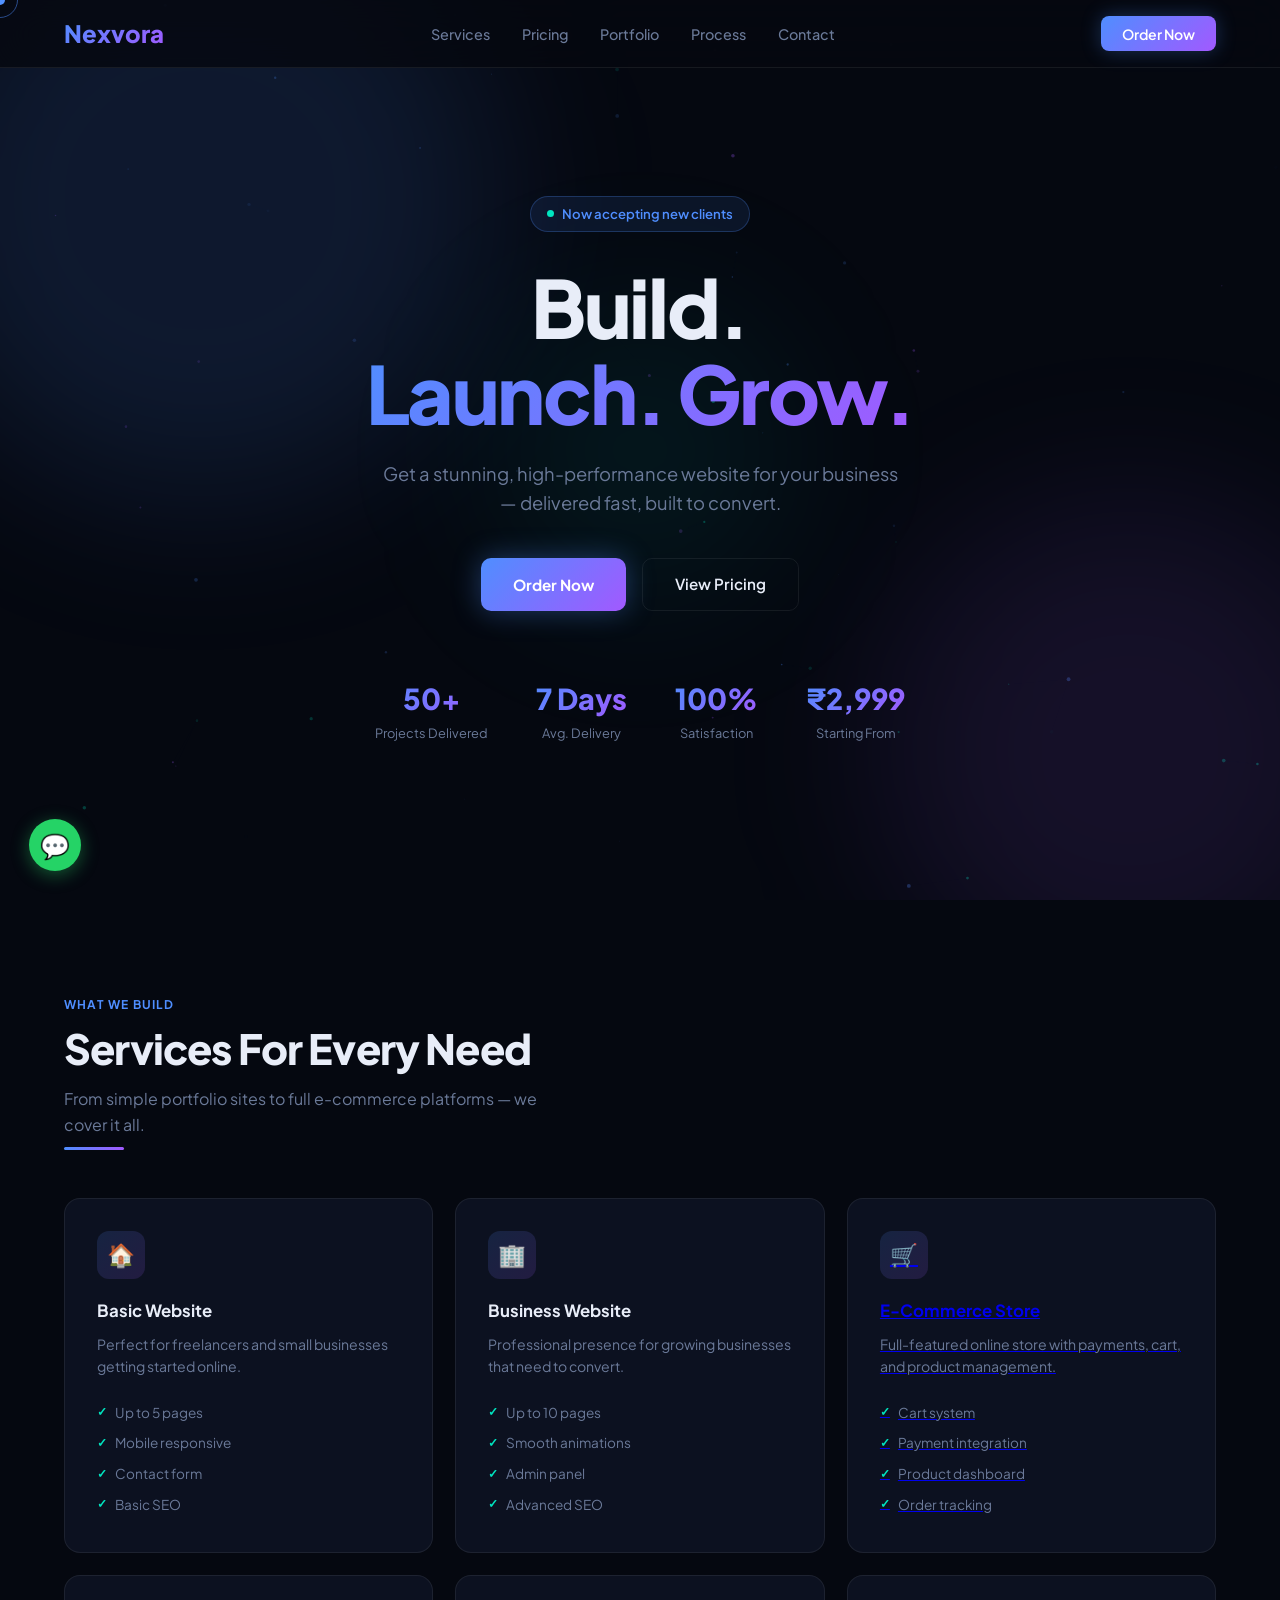
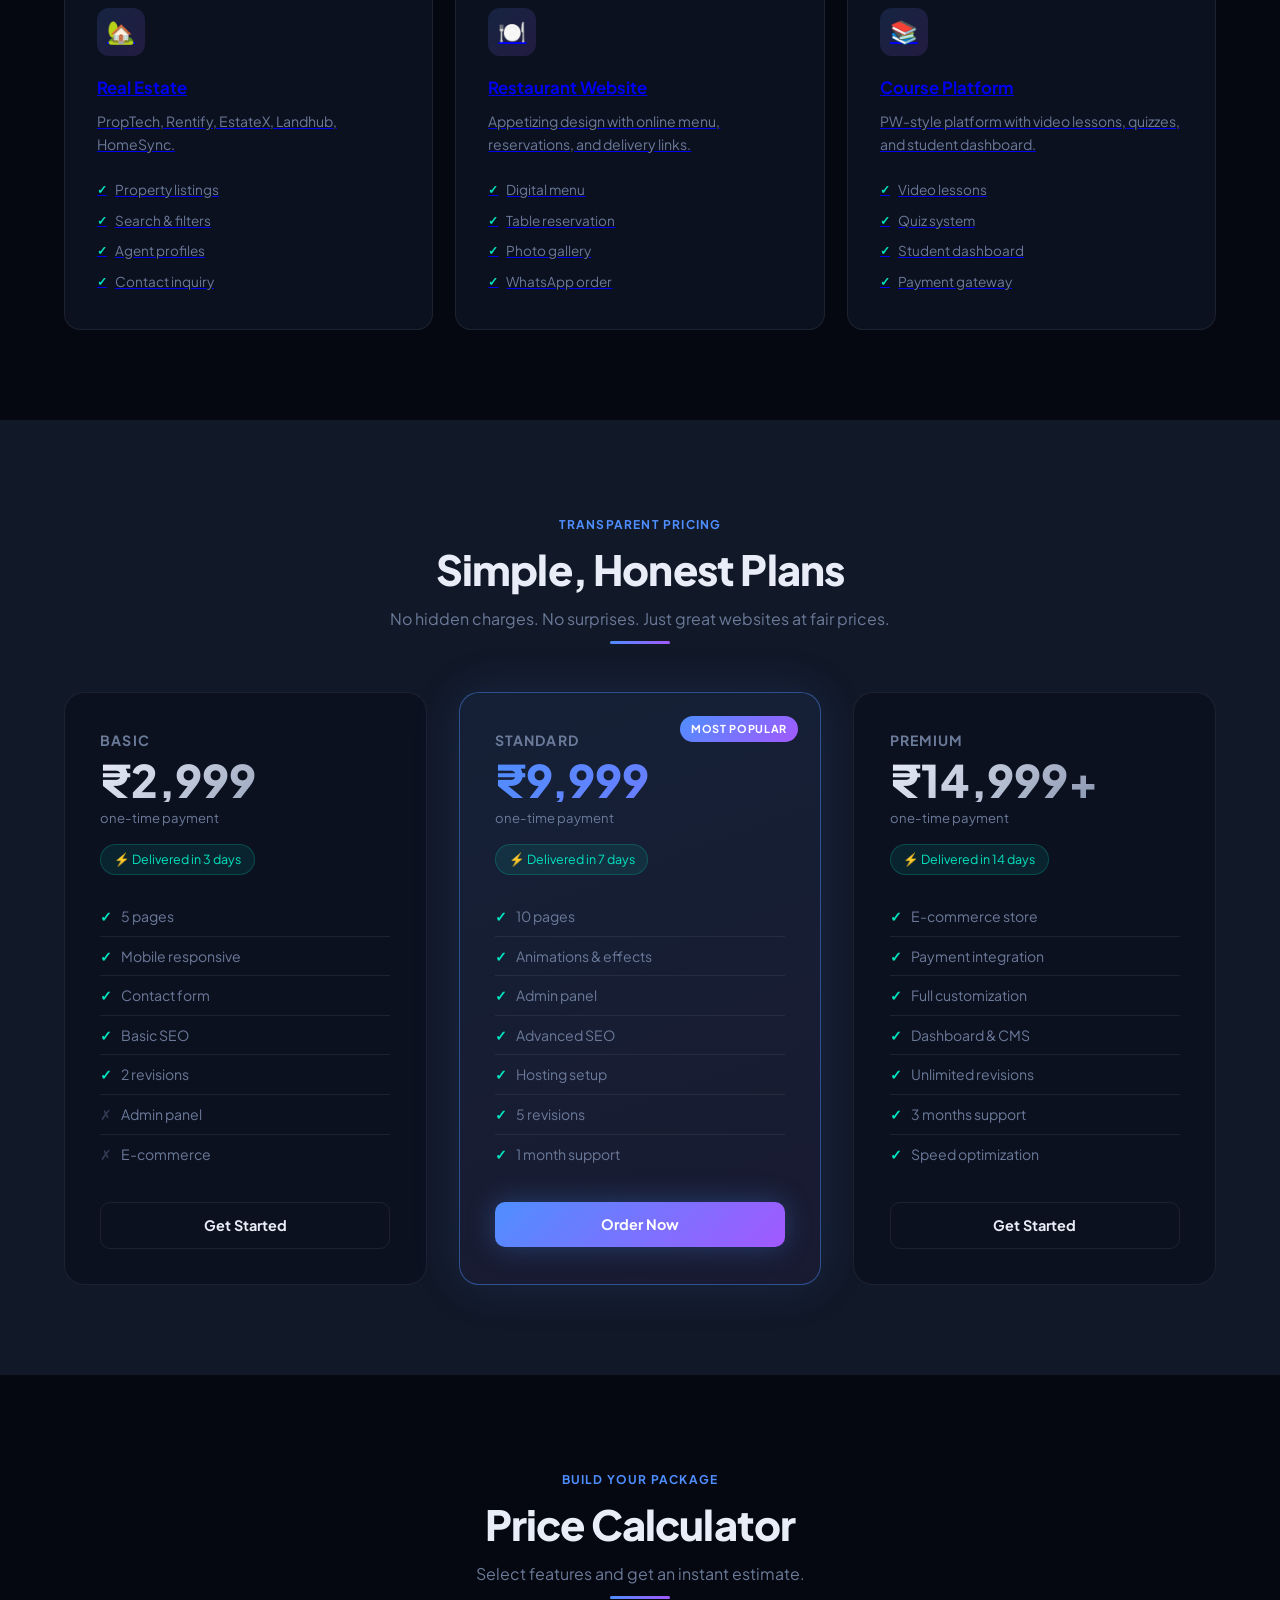
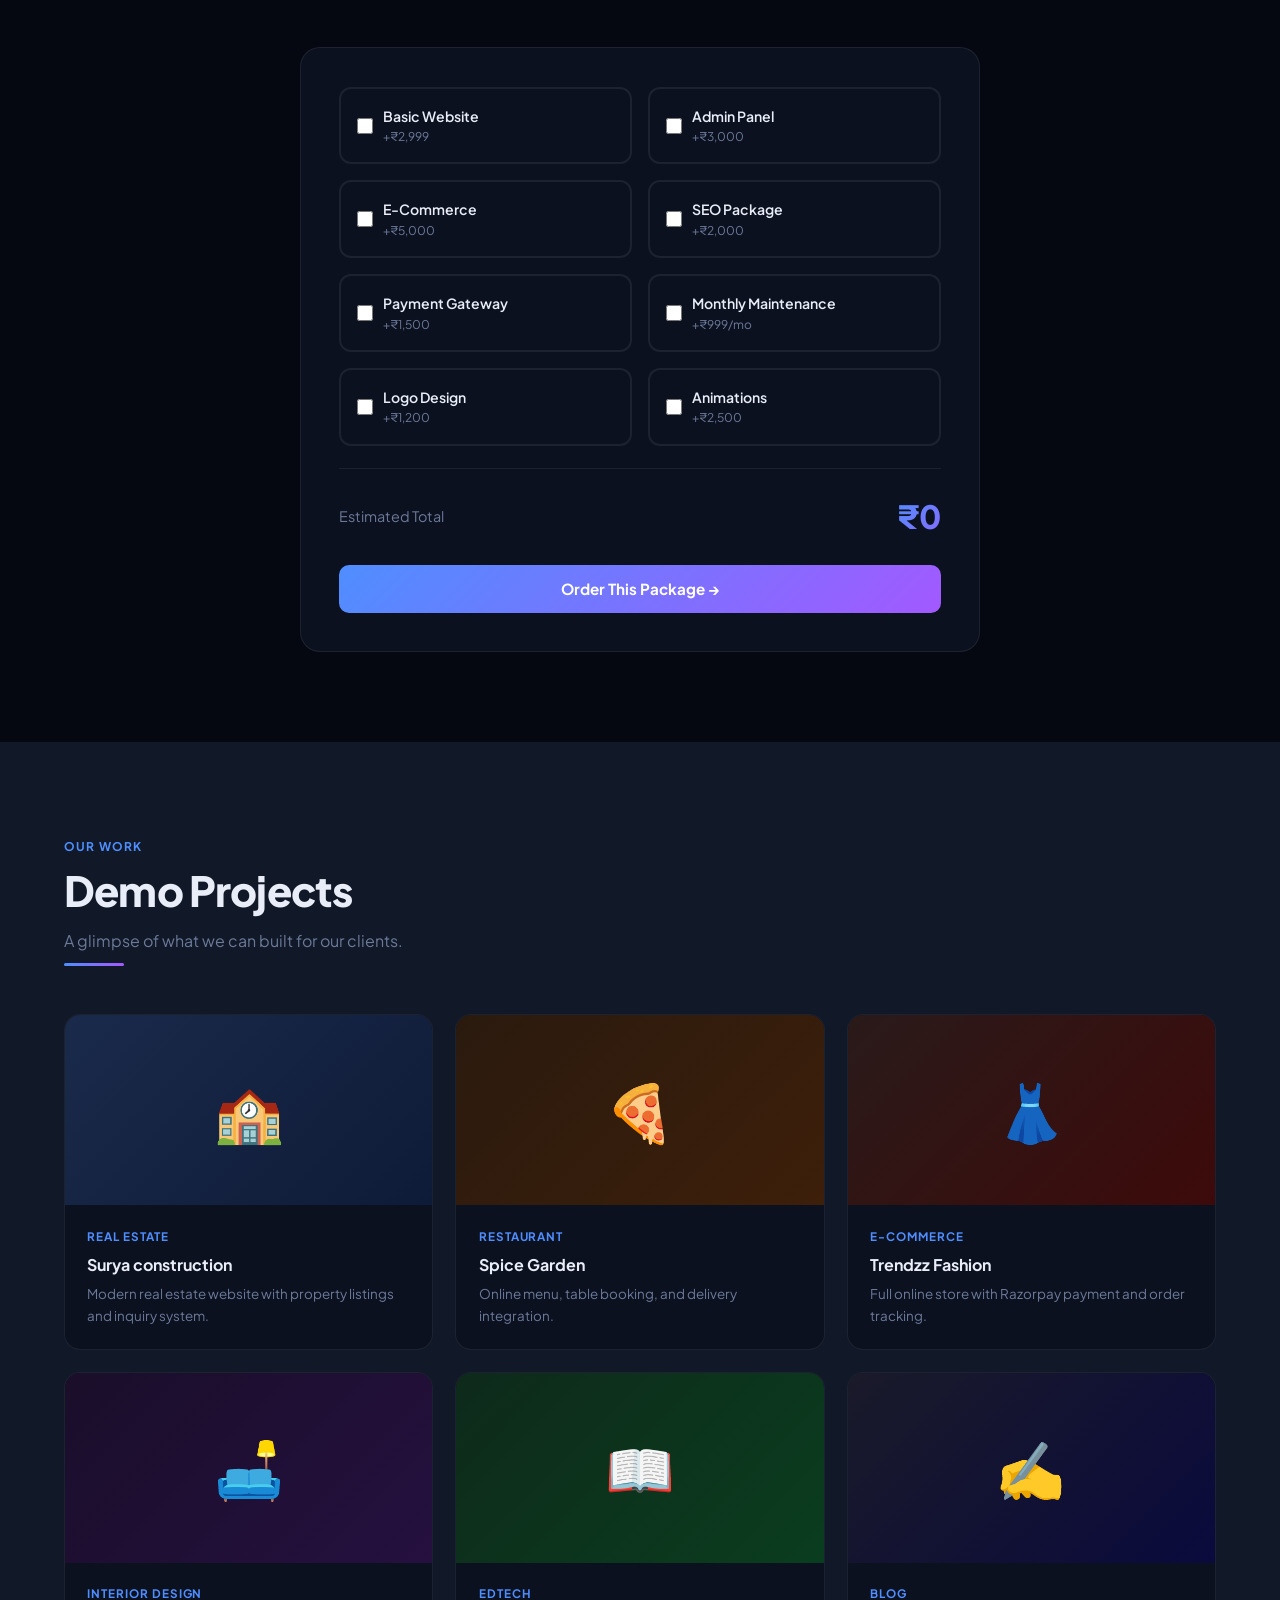
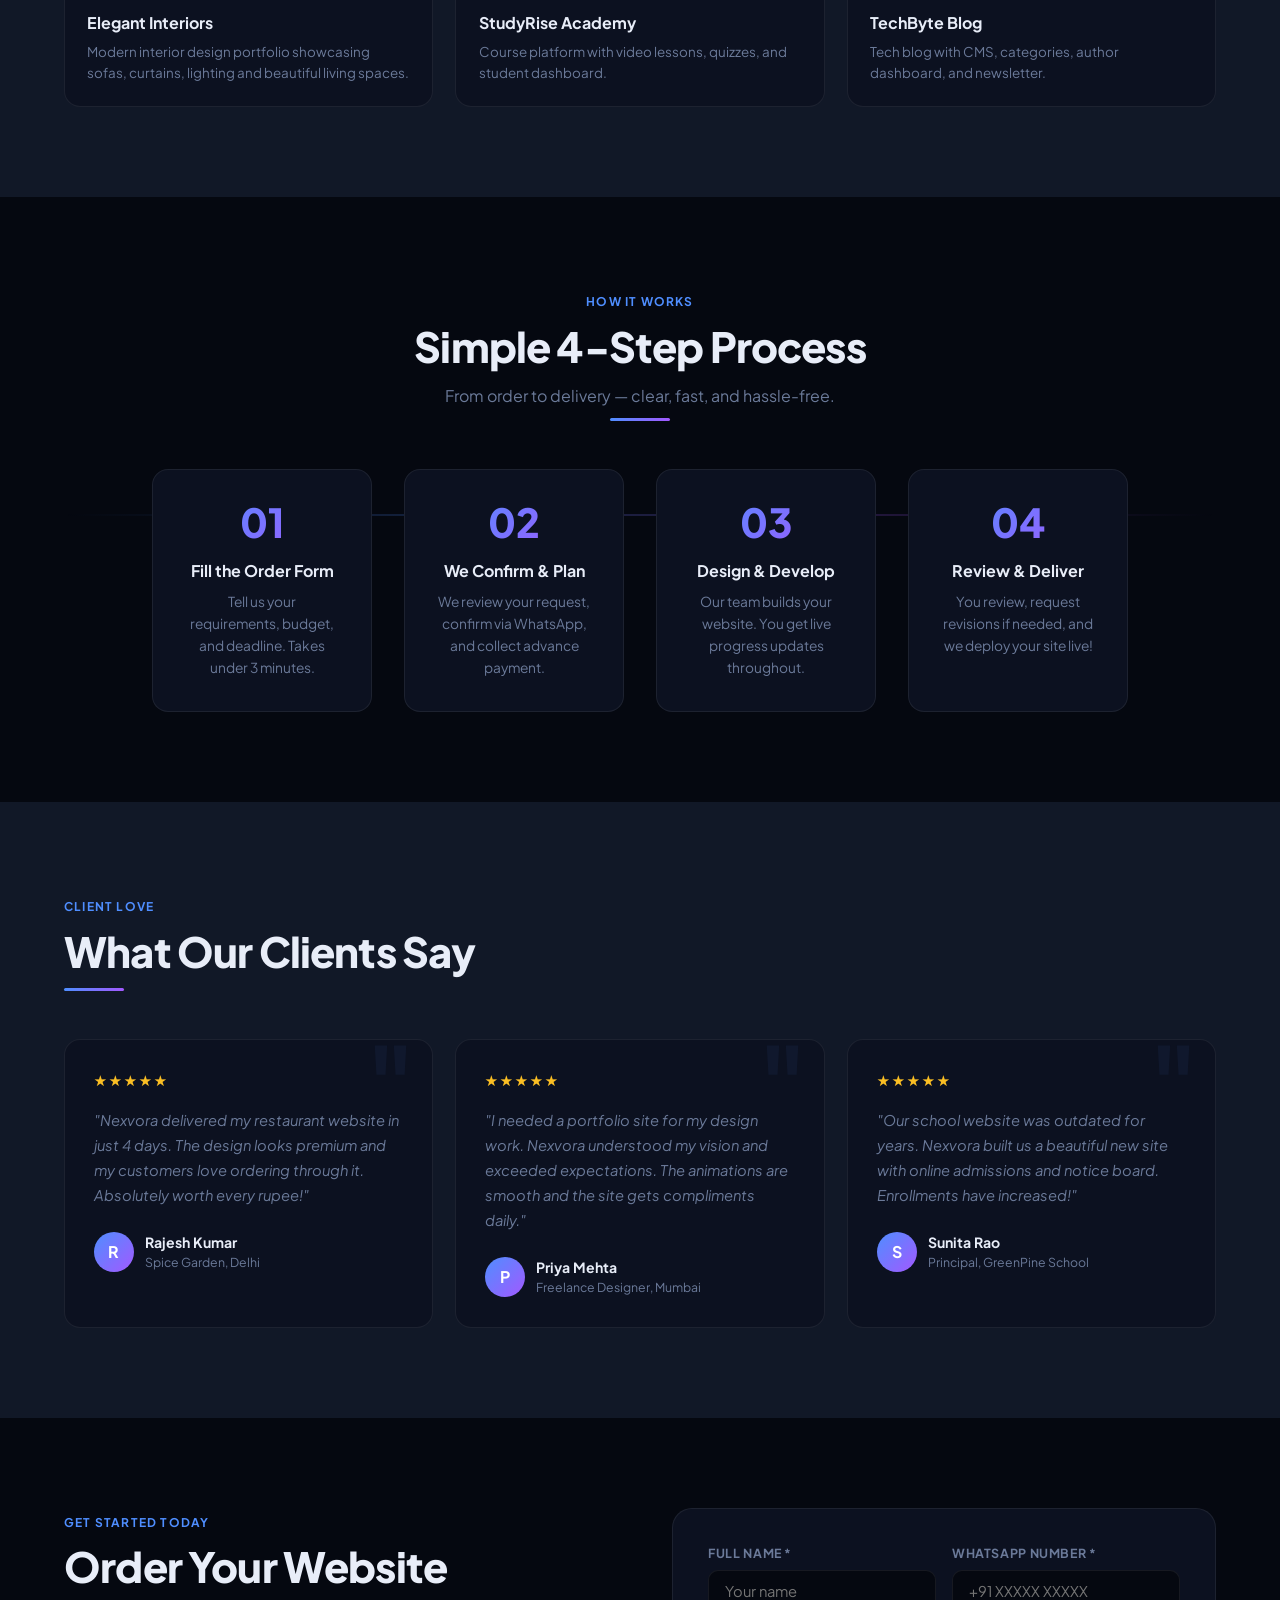
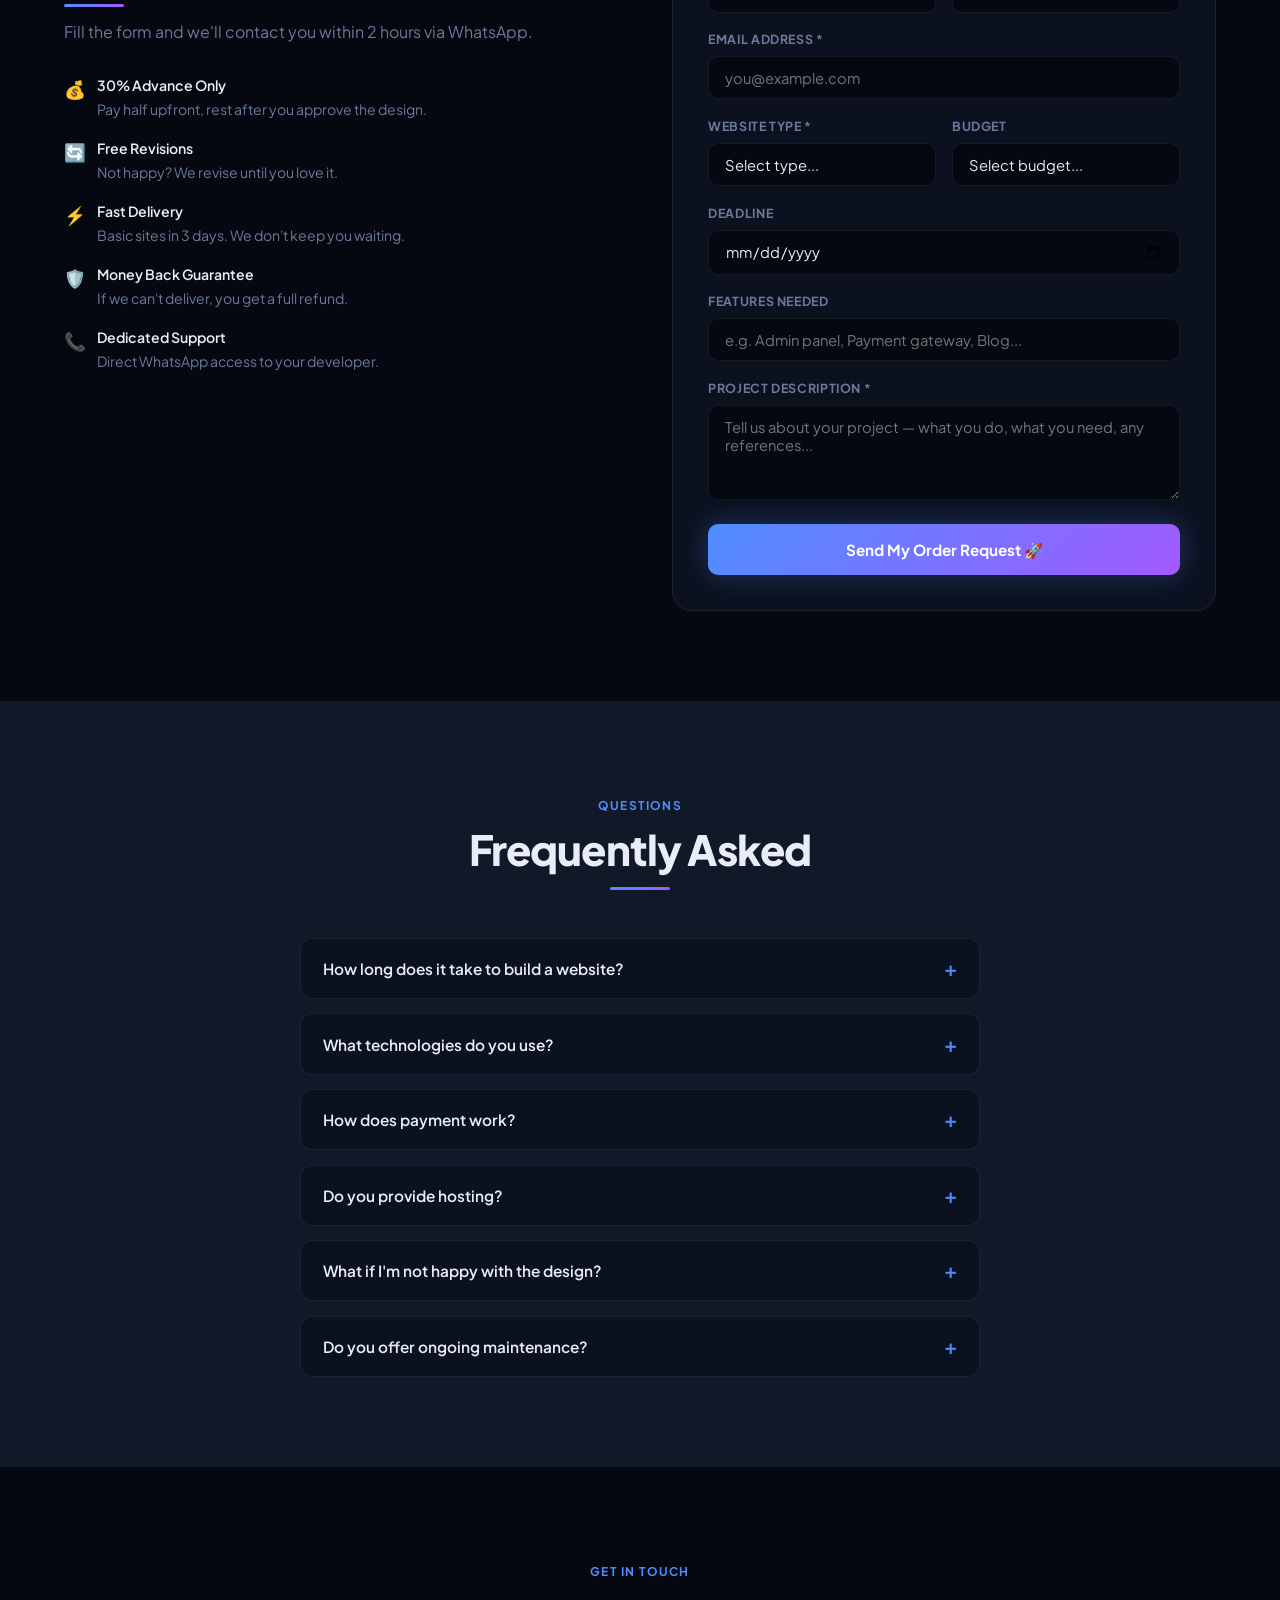
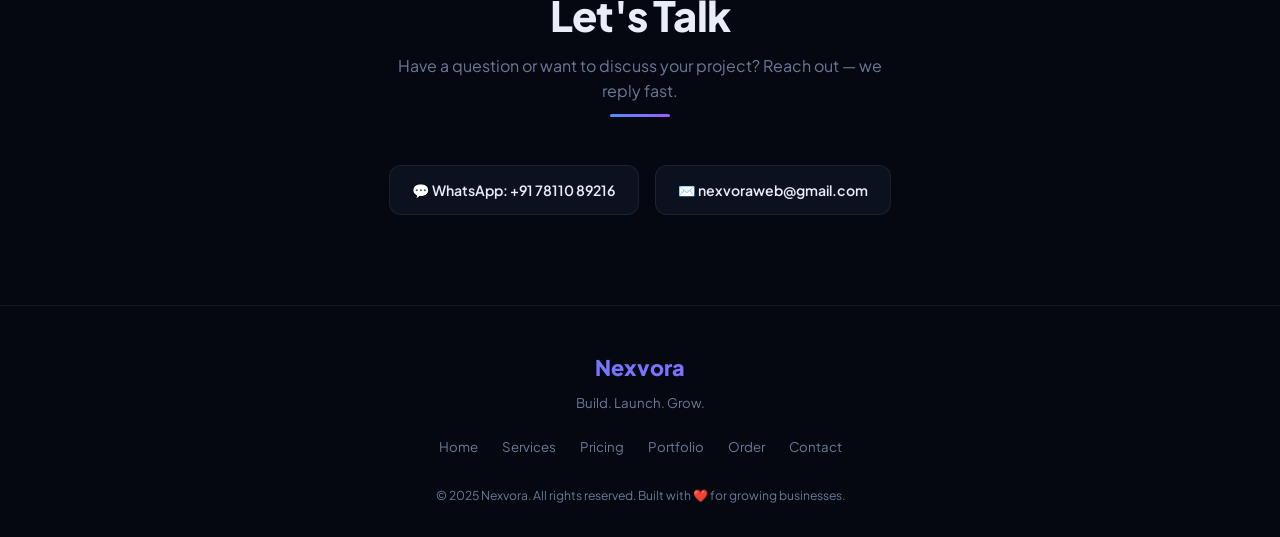
==== commit 4f225563: "Second commit" ====
--- a/index.html
+++ b/index.html
@@ -215,27 +215,27 @@
   </div>
   <div class="portfolio-grid stagger-children">
     <div class="pcard reveal">
-      <div class="pcard-img pb1"><span class="pcard-emoji">🏫</span><div class="pcard-overlay"><button class="demo-btn">View Demo</button></div></div>
+      <div class="pcard-img pb1"><span class="pcard-emoji">🏫</span><div class="pcard-overlay"><a href="Demo/RealState.html" target="_blank" class="demo-btn" style="text-decoration: none;">View Demo</a></div></div>
       <div class="pcard-body"><div class="pcard-type">Real Estate</div><div class="pcard-name">Surya construction</div><div class="pcard-desc">Modern real estate website with property listings and inquiry system.</div></div>
     </div>
     <div class="pcard reveal">
-      <div class="pcard-img pb2"><span class="pcard-emoji">🍕</span><div class="pcard-overlay"><button class="demo-btn">View Demo</button></div></div>
+      <div class="pcard-img pb2"><span class="pcard-emoji">🍕</span><div class="pcard-overlay"><a href="Demo/Restaurent.html" target="_blank" class="demo-btn" style="text-decoration: none;">View Demo</a></div></div>
       <div class="pcard-body"><div class="pcard-type">Restaurant</div><div class="pcard-name">Spice Garden</div><div class="pcard-desc">Online menu, table booking, and delivery integration.</div></div>
     </div>
     <div class="pcard reveal">
-      <div class="pcard-img pb5"><span class="pcard-emoji">👗</span><div class="pcard-overlay"><button class="demo-btn">View Demo</button></div></div>
+      <div class="pcard-img pb5"><span class="pcard-emoji">👗</span><div class="pcard-overlay"><a href="Demo/E-commerce.html" target="_blank" class="demo-btn" style="text-decoration: none;">View Demo</a></div></div>
       <div class="pcard-body"><div class="pcard-type">E-Commerce</div><div class="pcard-name">Trendzz Fashion</div><div class="pcard-desc">Full online store with Razorpay payment and order tracking.</div></div>
     </div>
     <div class="pcard reveal">
-      <div class="pcard-img pb3"><span class="pcard-emoji">🛋️</span><div class="pcard-overlay"><button class="demo-btn">View Demo</button></div></div>
+      <div class="pcard-img pb3"><span class="pcard-emoji">🛋️</span><div class="pcard-overlay"><a href="Demo/Interior.html" target="_blank" class="demo-btn" style="text-decoration: none;">View Demo</a></div></div>
       <div class="pcard-body"><div class="pcard-type">Interior Design</div><div class="pcard-name">Elegant Interiors</div><div class="pcard-desc"> Modern interior design portfolio showcasing sofas, curtains, lighting and beautiful living spaces.</div></div>
     </div>
     <div class="pcard reveal">
-      <div class="pcard-img pb4"><span class="pcard-emoji">📖</span><div class="pcard-overlay"><button class="demo-btn">View Demo</button></div></div>
+      <div class="pcard-img pb4"><span class="pcard-emoji">📖</span><div class="pcard-overlay"><a href="Demo/Edtech.html" target="_blank" class="demo-btn" style="text-decoration: none;">View Demo</a></div></div>
       <div class="pcard-body"><div class="pcard-type">EdTech</div><div class="pcard-name">StudyRise Academy</div><div class="pcard-desc">Course platform with video lessons, quizzes, and student dashboard.</div></div>
     </div>   
     <div class="pcard reveal">
-      <div class="pcard-img pb6"><span class="pcard-emoji">✍️</span><div class="pcard-overlay"><button class="demo-btn">View Demo</button></div></div>
+      <div class="pcard-img pb6"><span class="pcard-emoji">✍️</span><div class="pcard-overlay"><a href="Demo/Interior.html" target="_blank" class="demo-btn" style="text-decoration: none;">View Demo</a></div></div>
       <div class="pcard-body"><div class="pcard-type">Blog</div><div class="pcard-name">TechByte Blog</div><div class="pcard-desc">Tech blog with CMS, categories, author dashboard, and newsletter.</div></div>
     </div>
   </div>
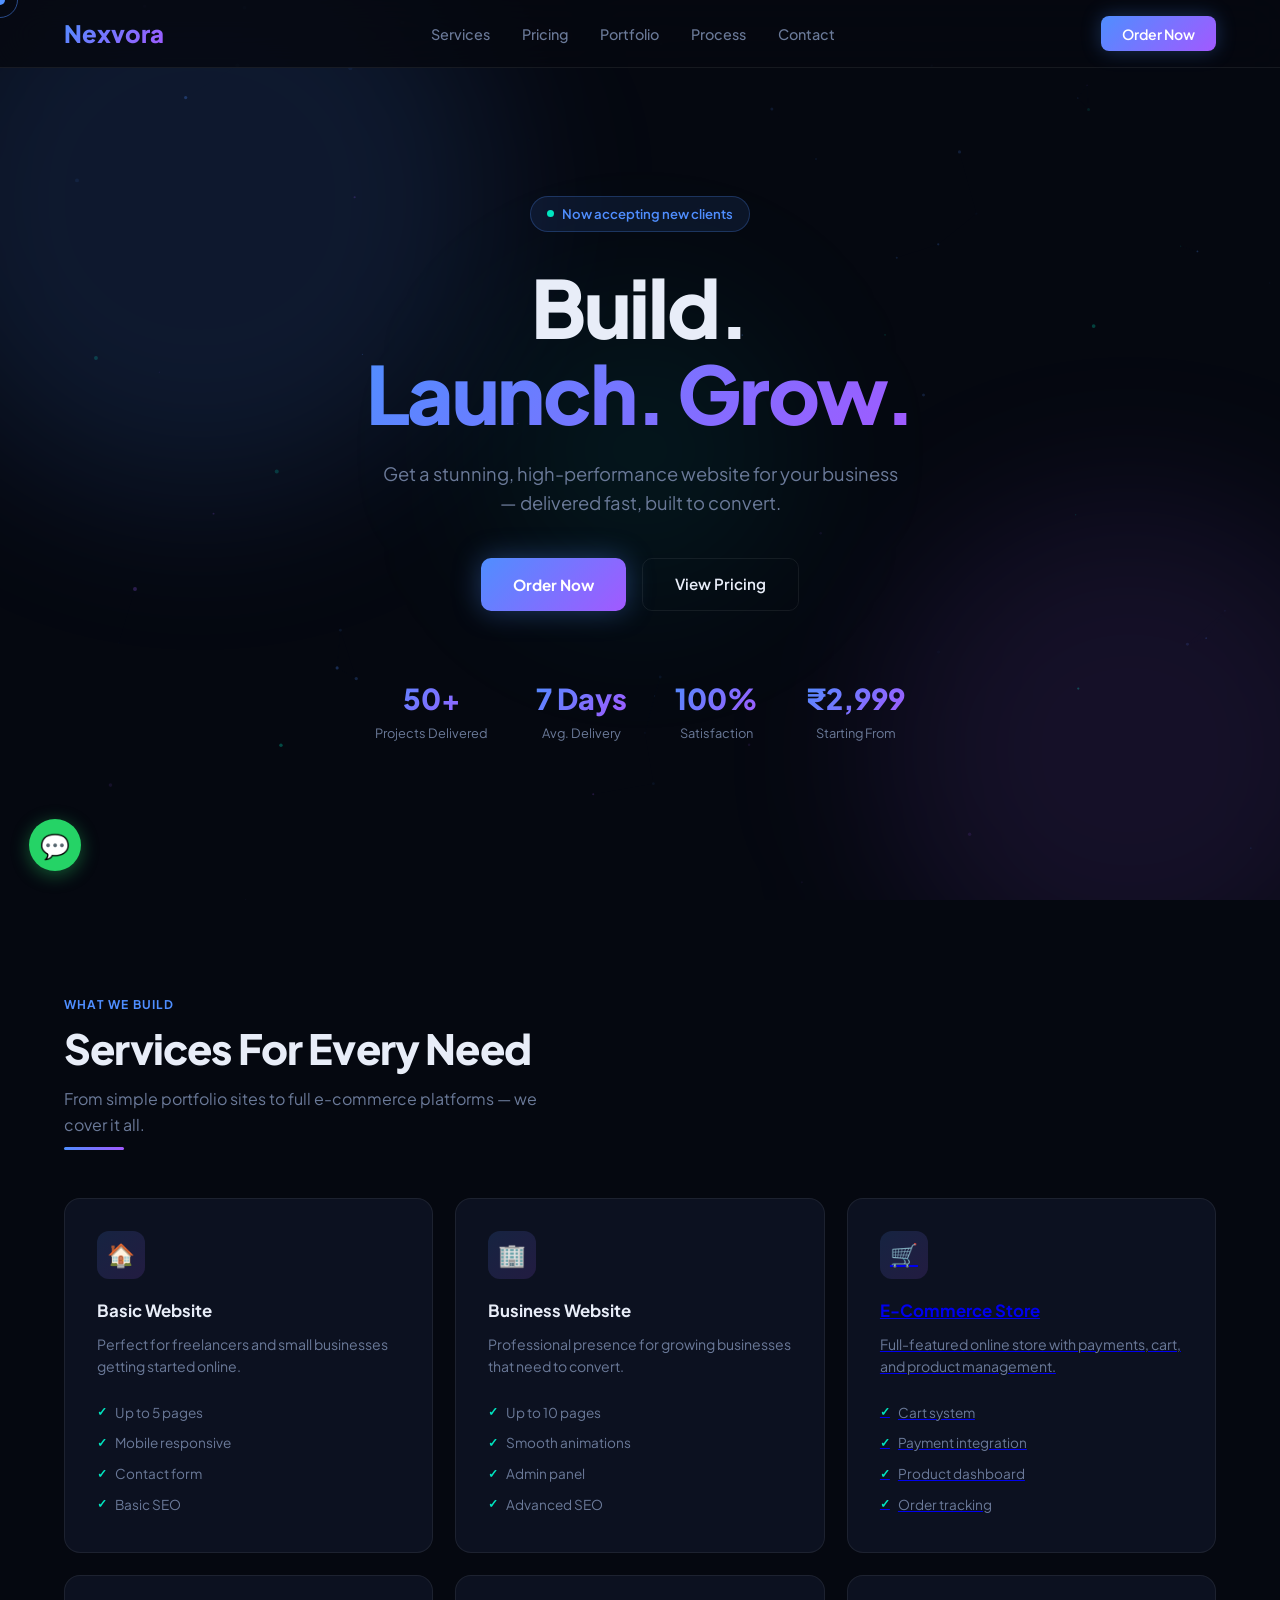
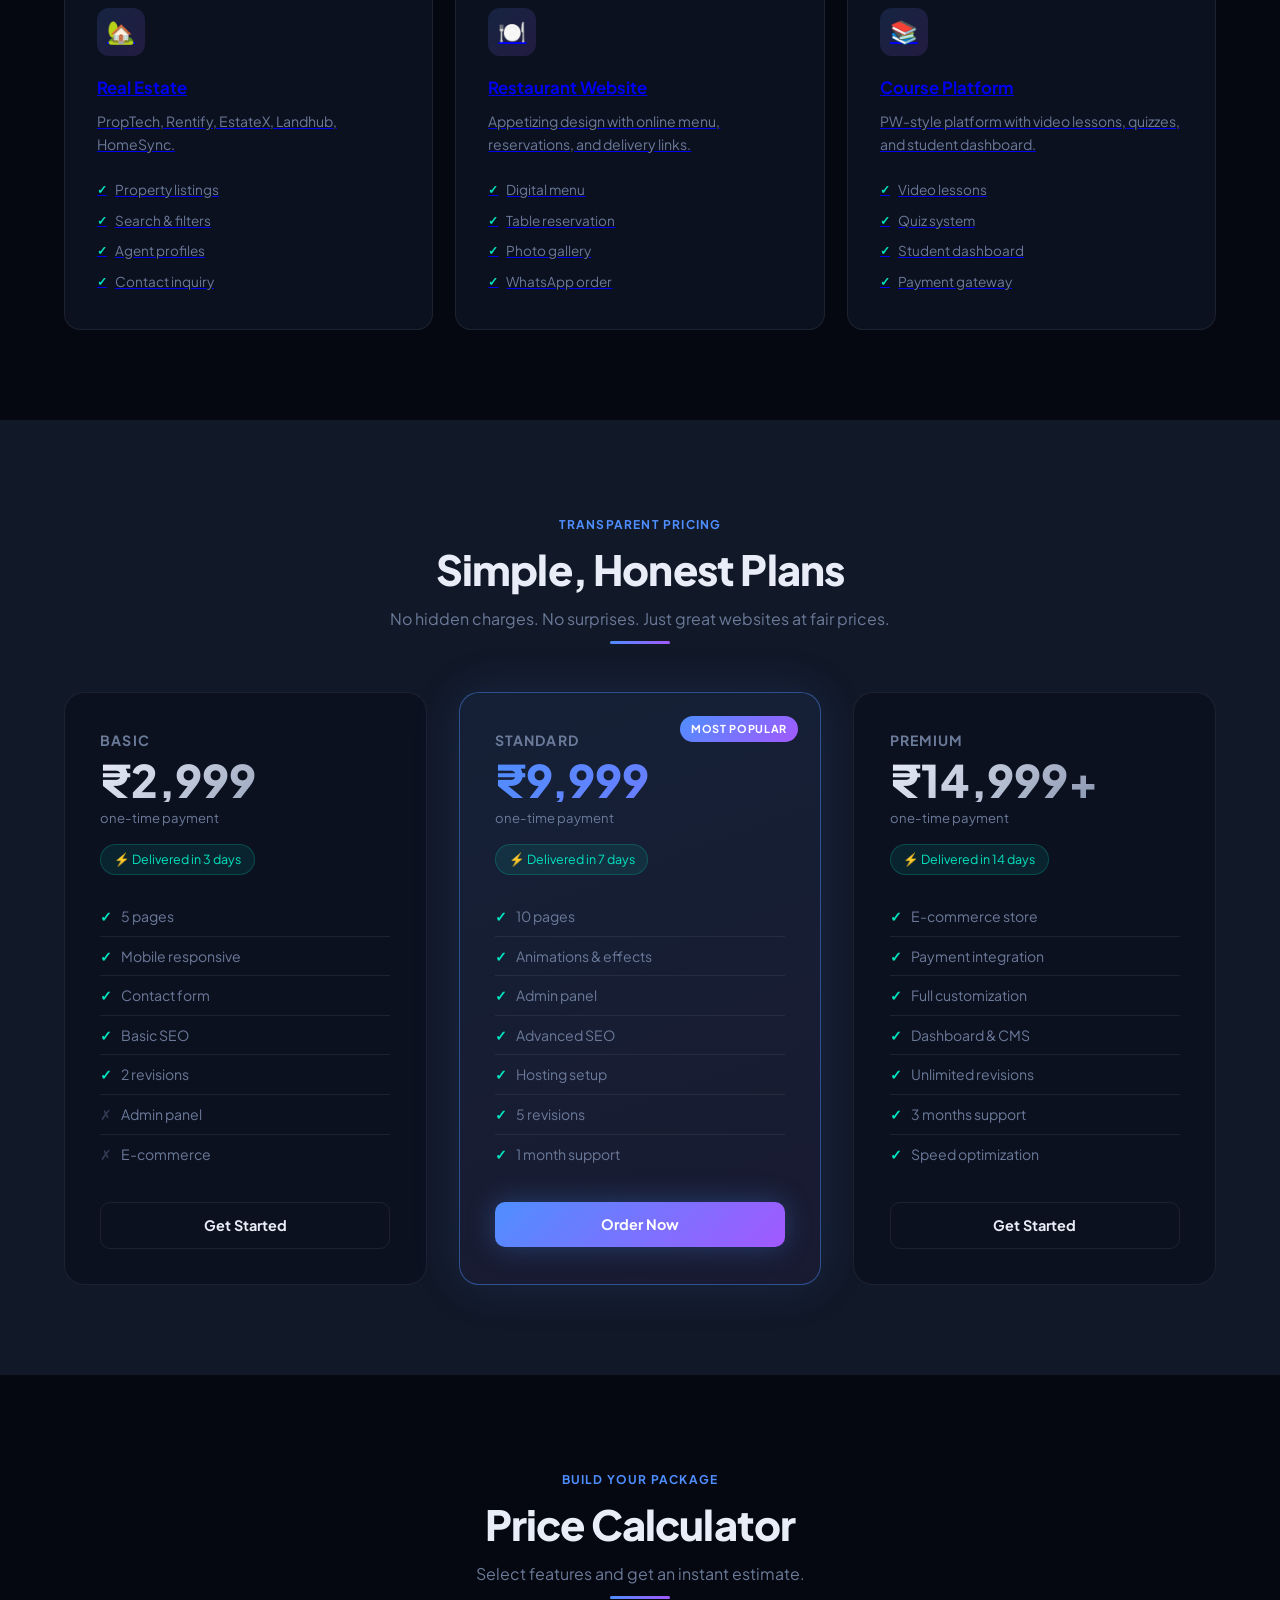
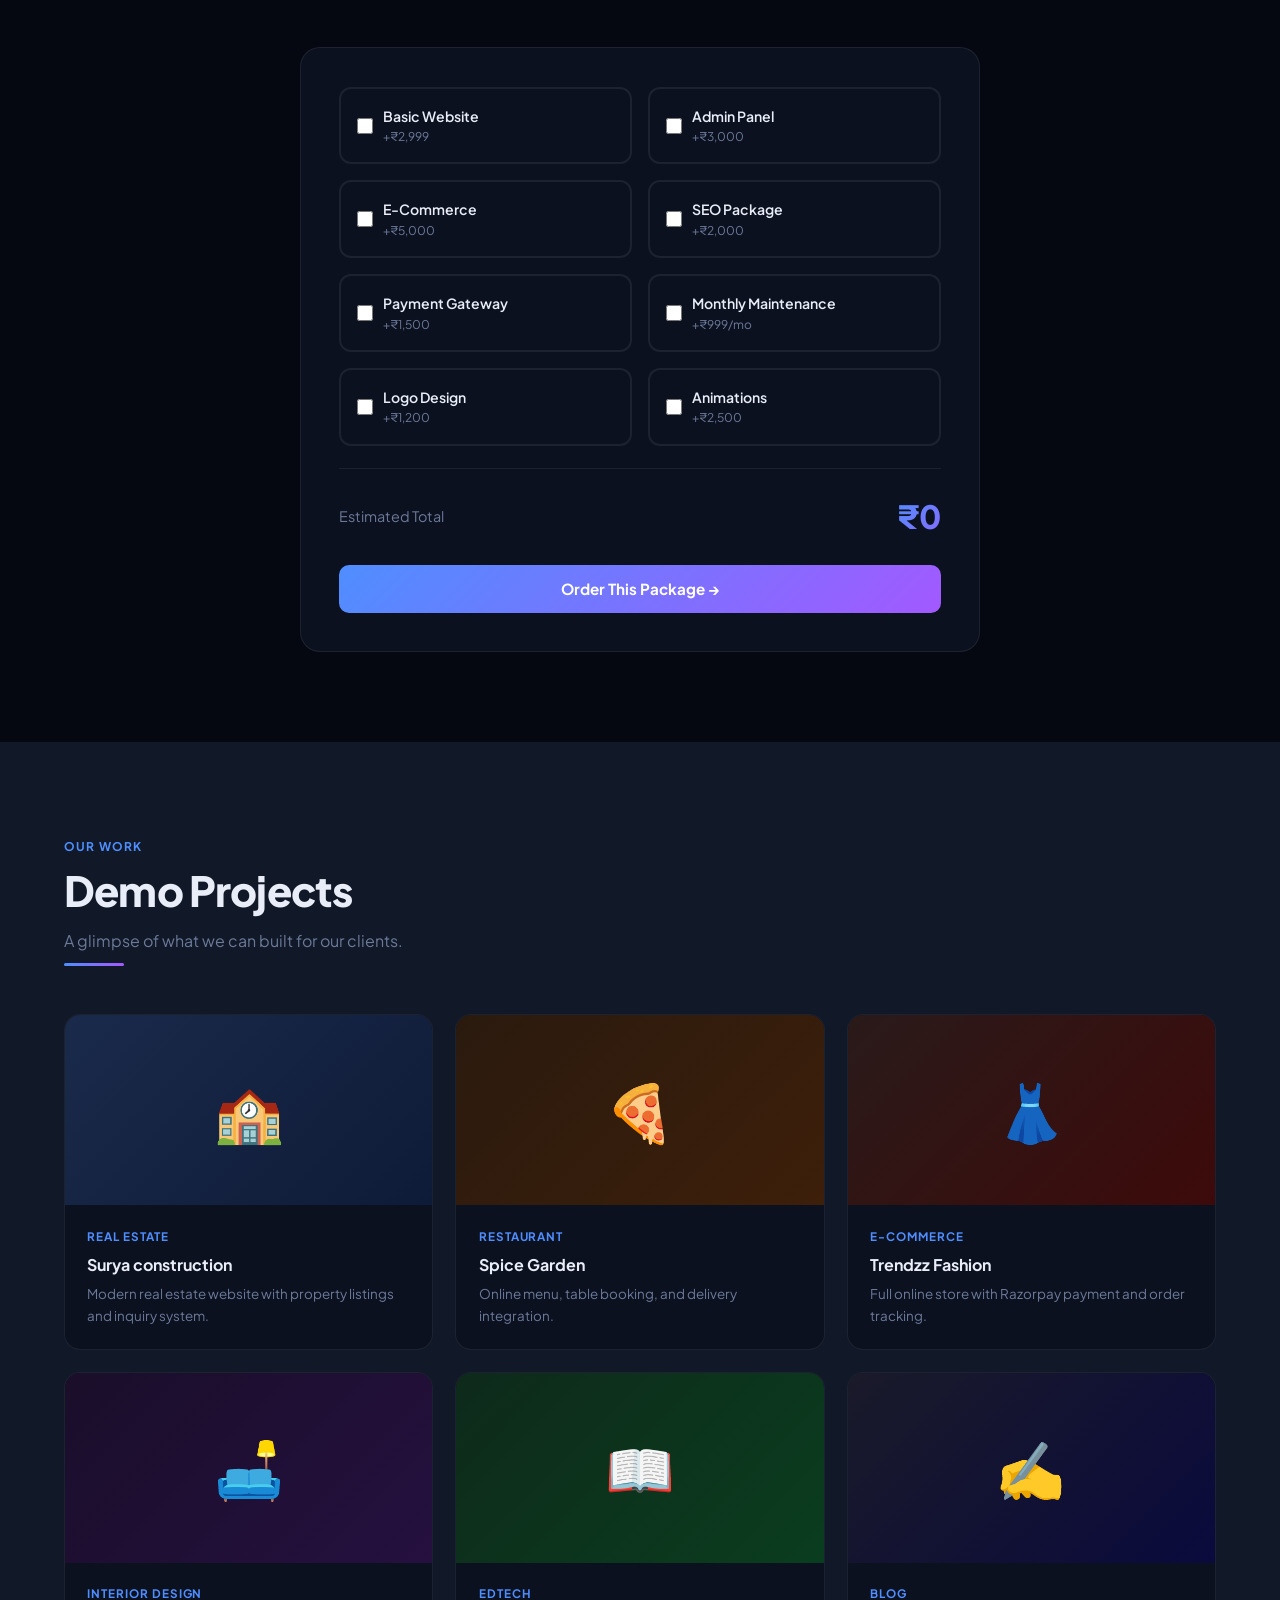
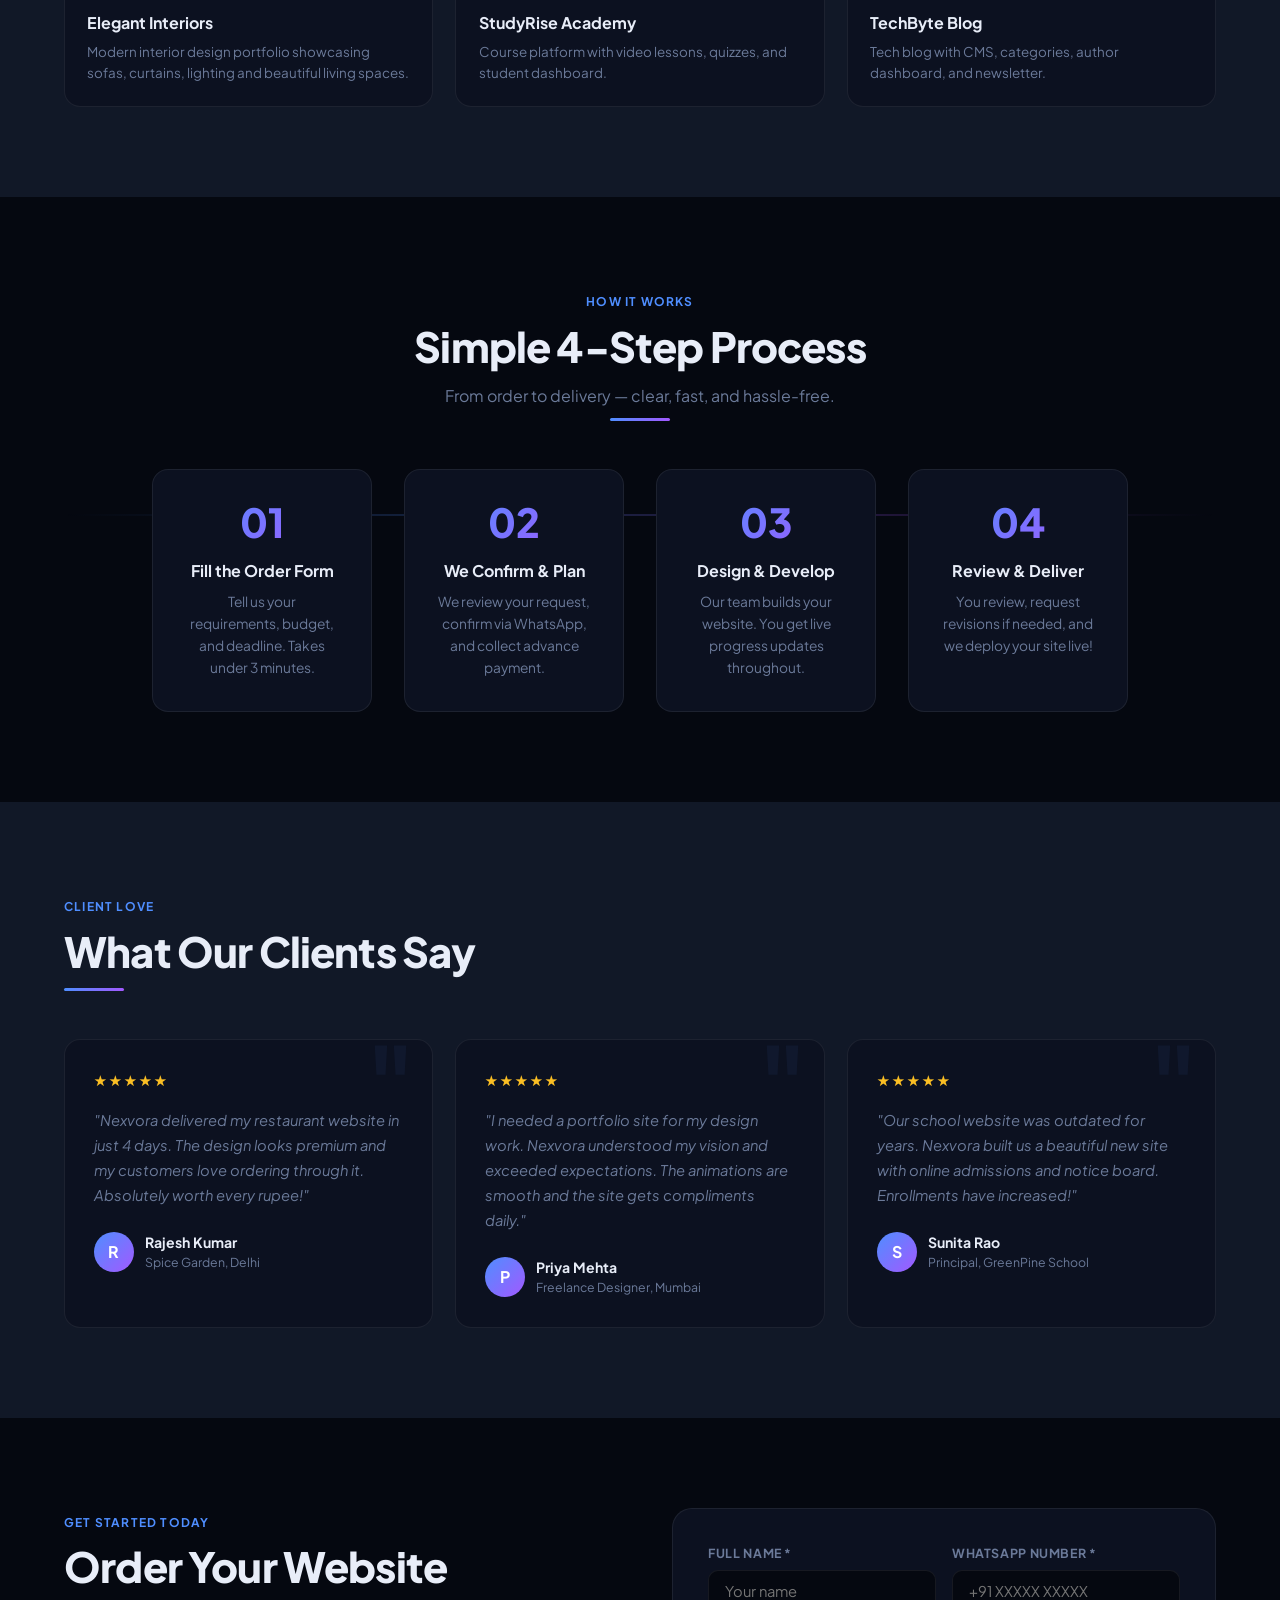
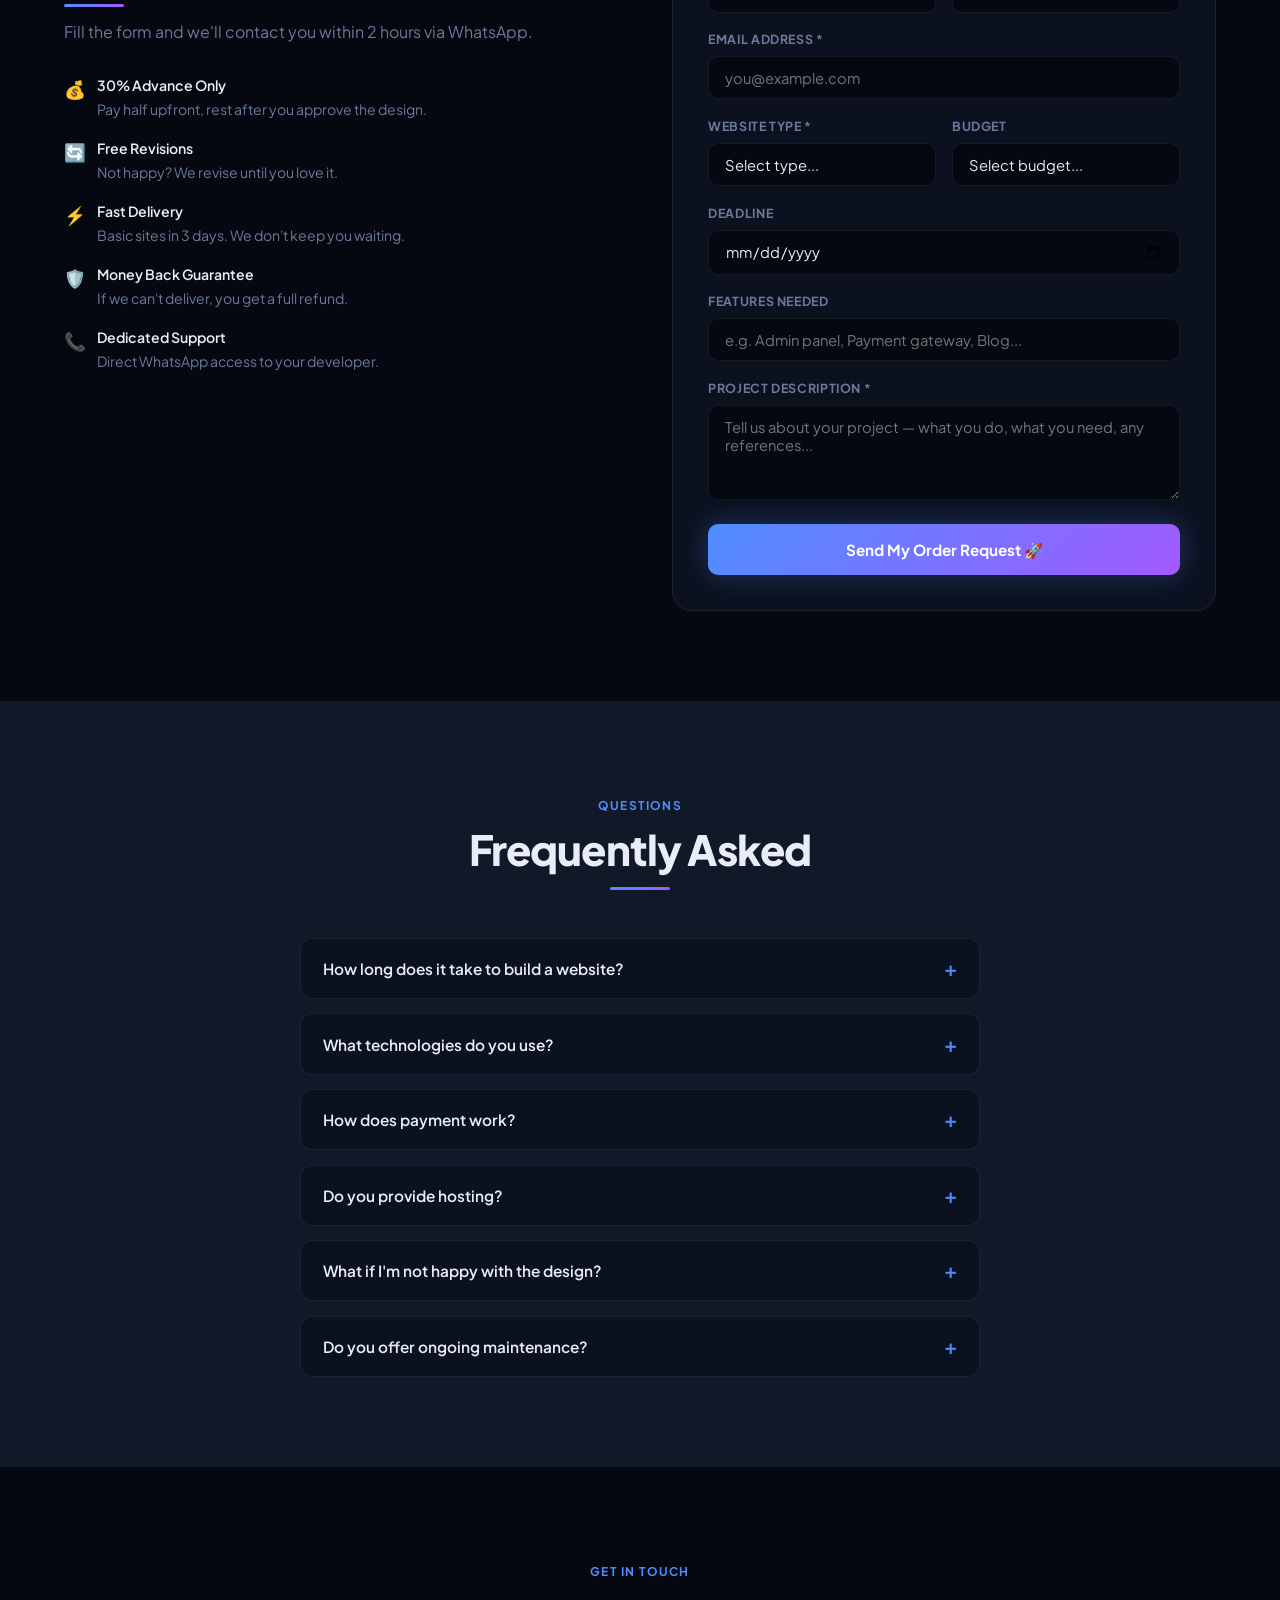
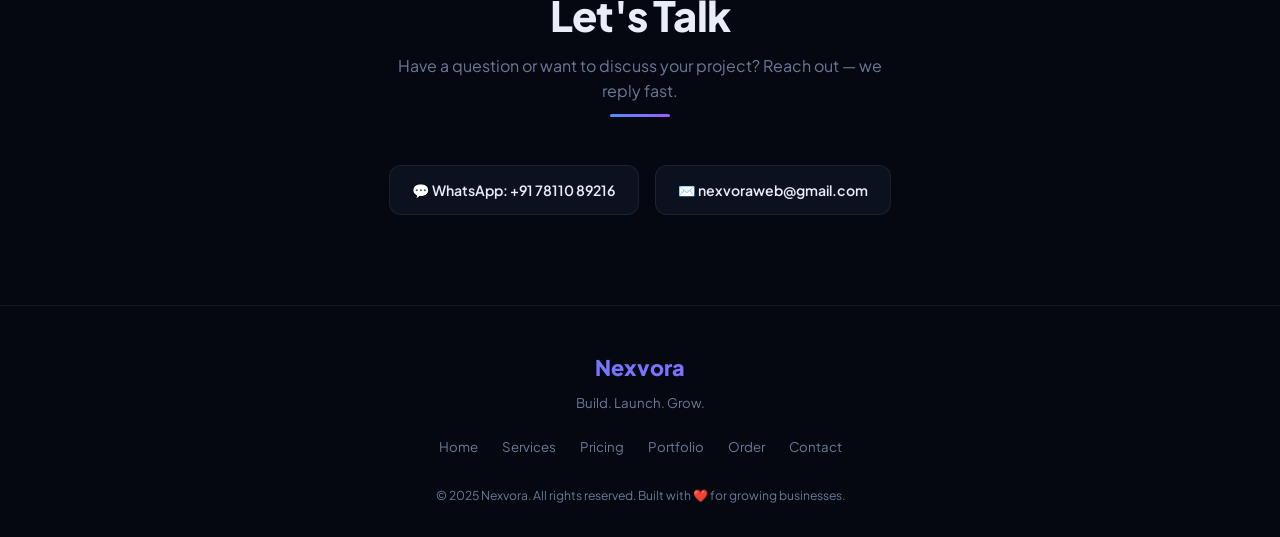
==== commit 4bfba1b1: "Bugs fixed 111" ====
--- a/index.html
+++ b/index.html
@@ -63,7 +63,7 @@
   </div>
 </section>
 
-<!-- SERVICES -->
+<!-- SERVICES --> 
 <section id="services">
   <div class="section-head reveal">
     <span class="section-tag">What We Build</span>
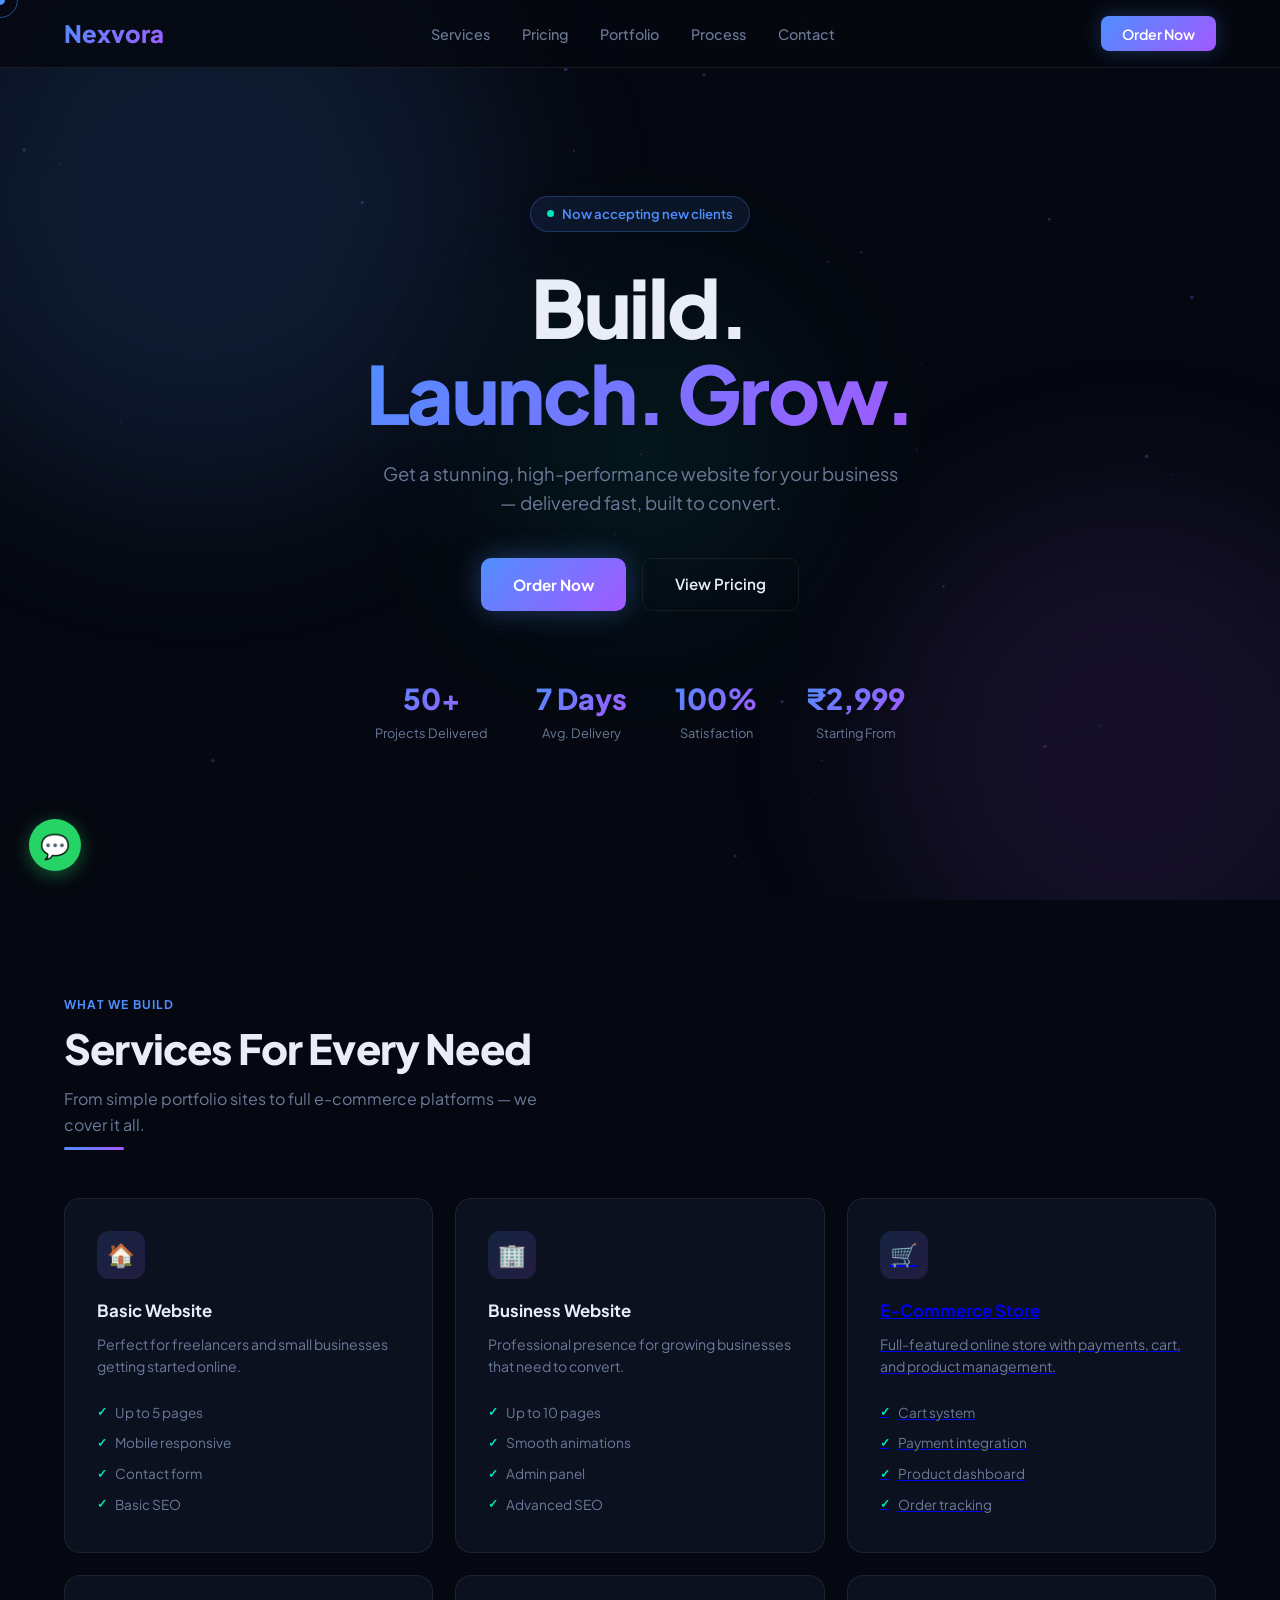
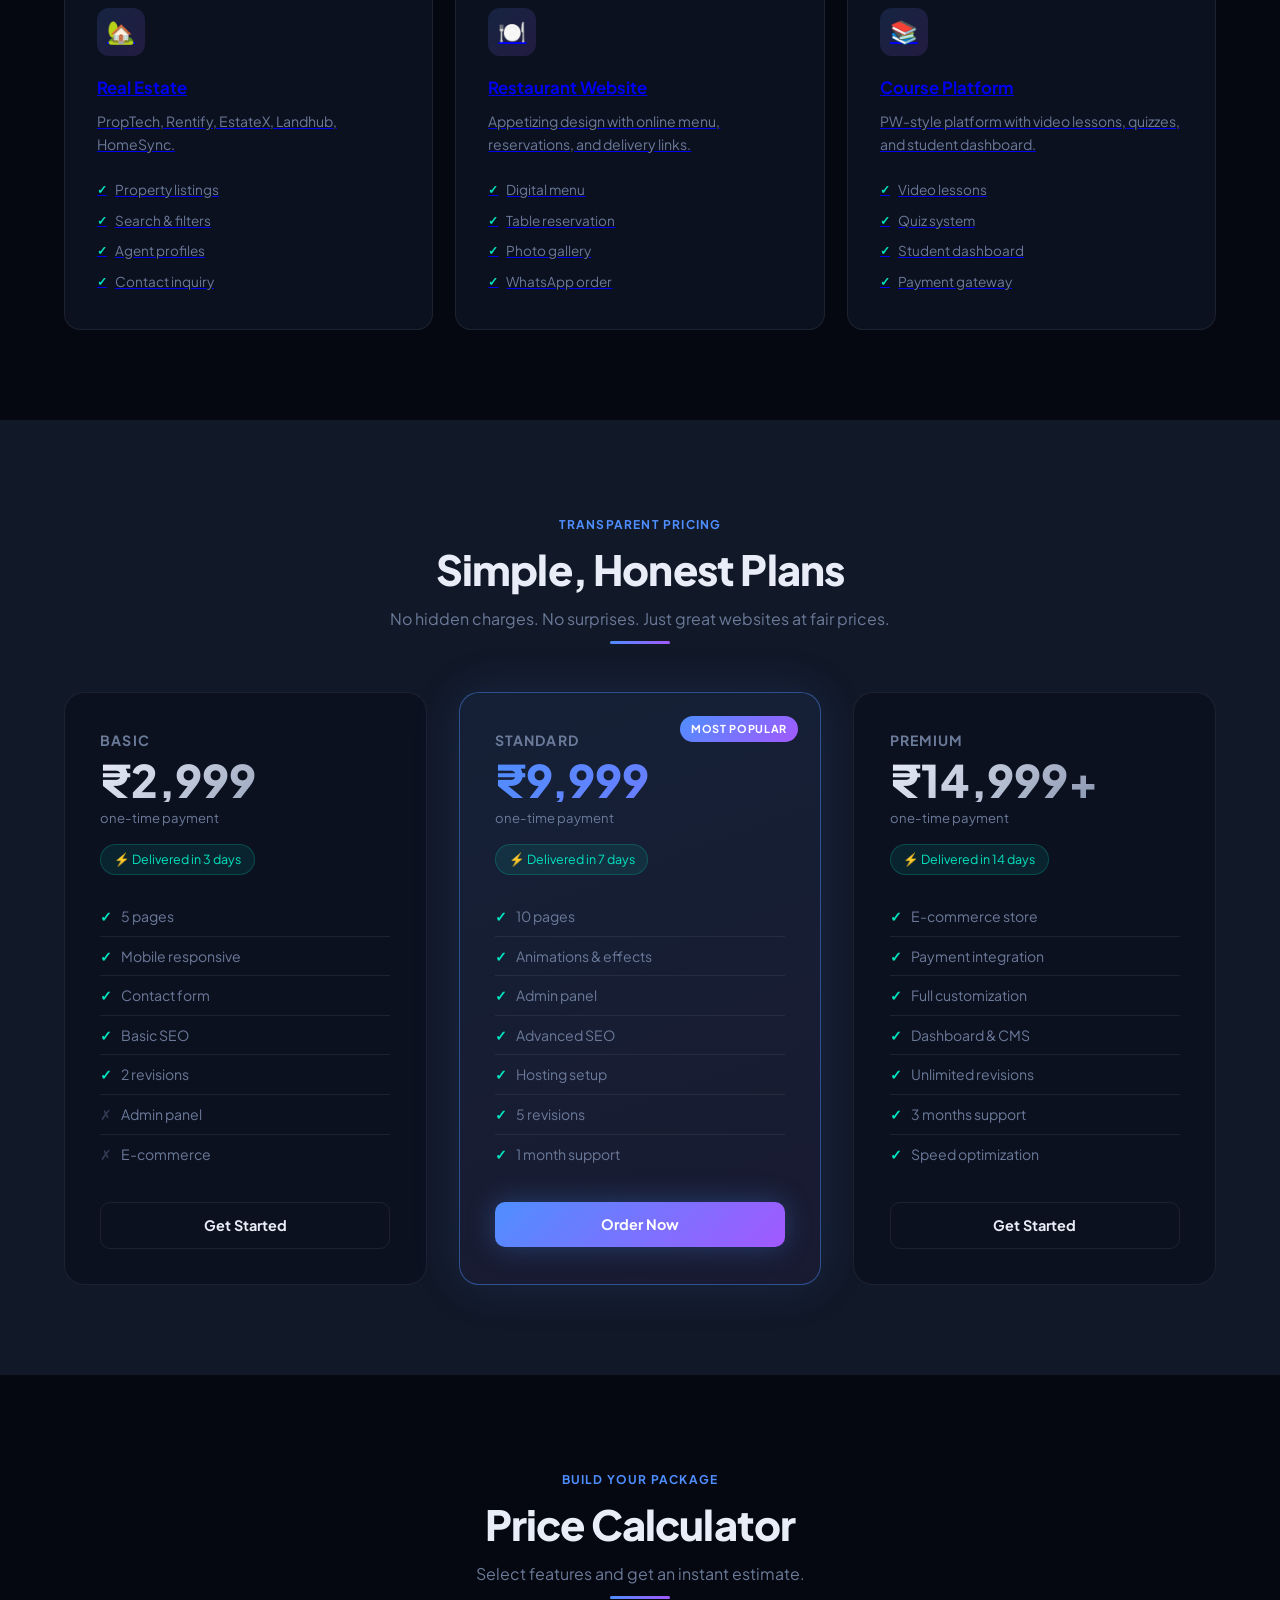
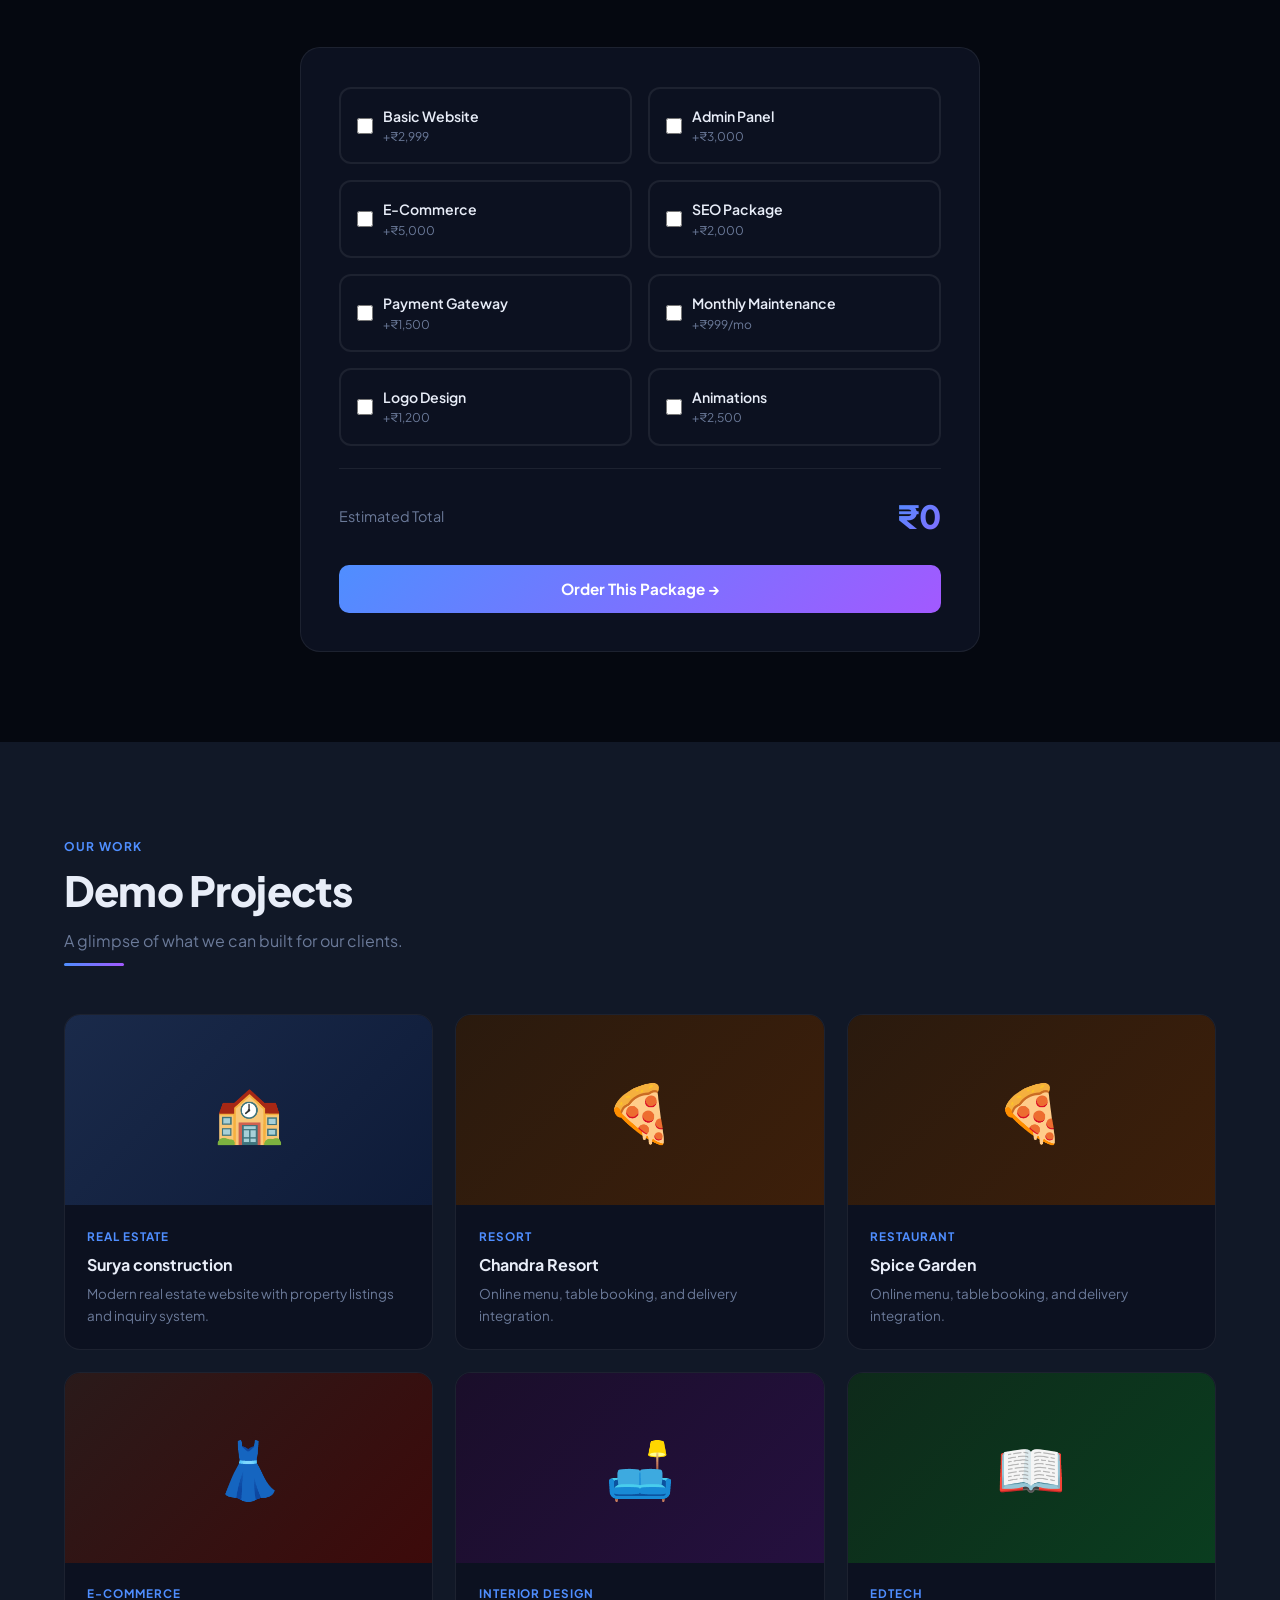
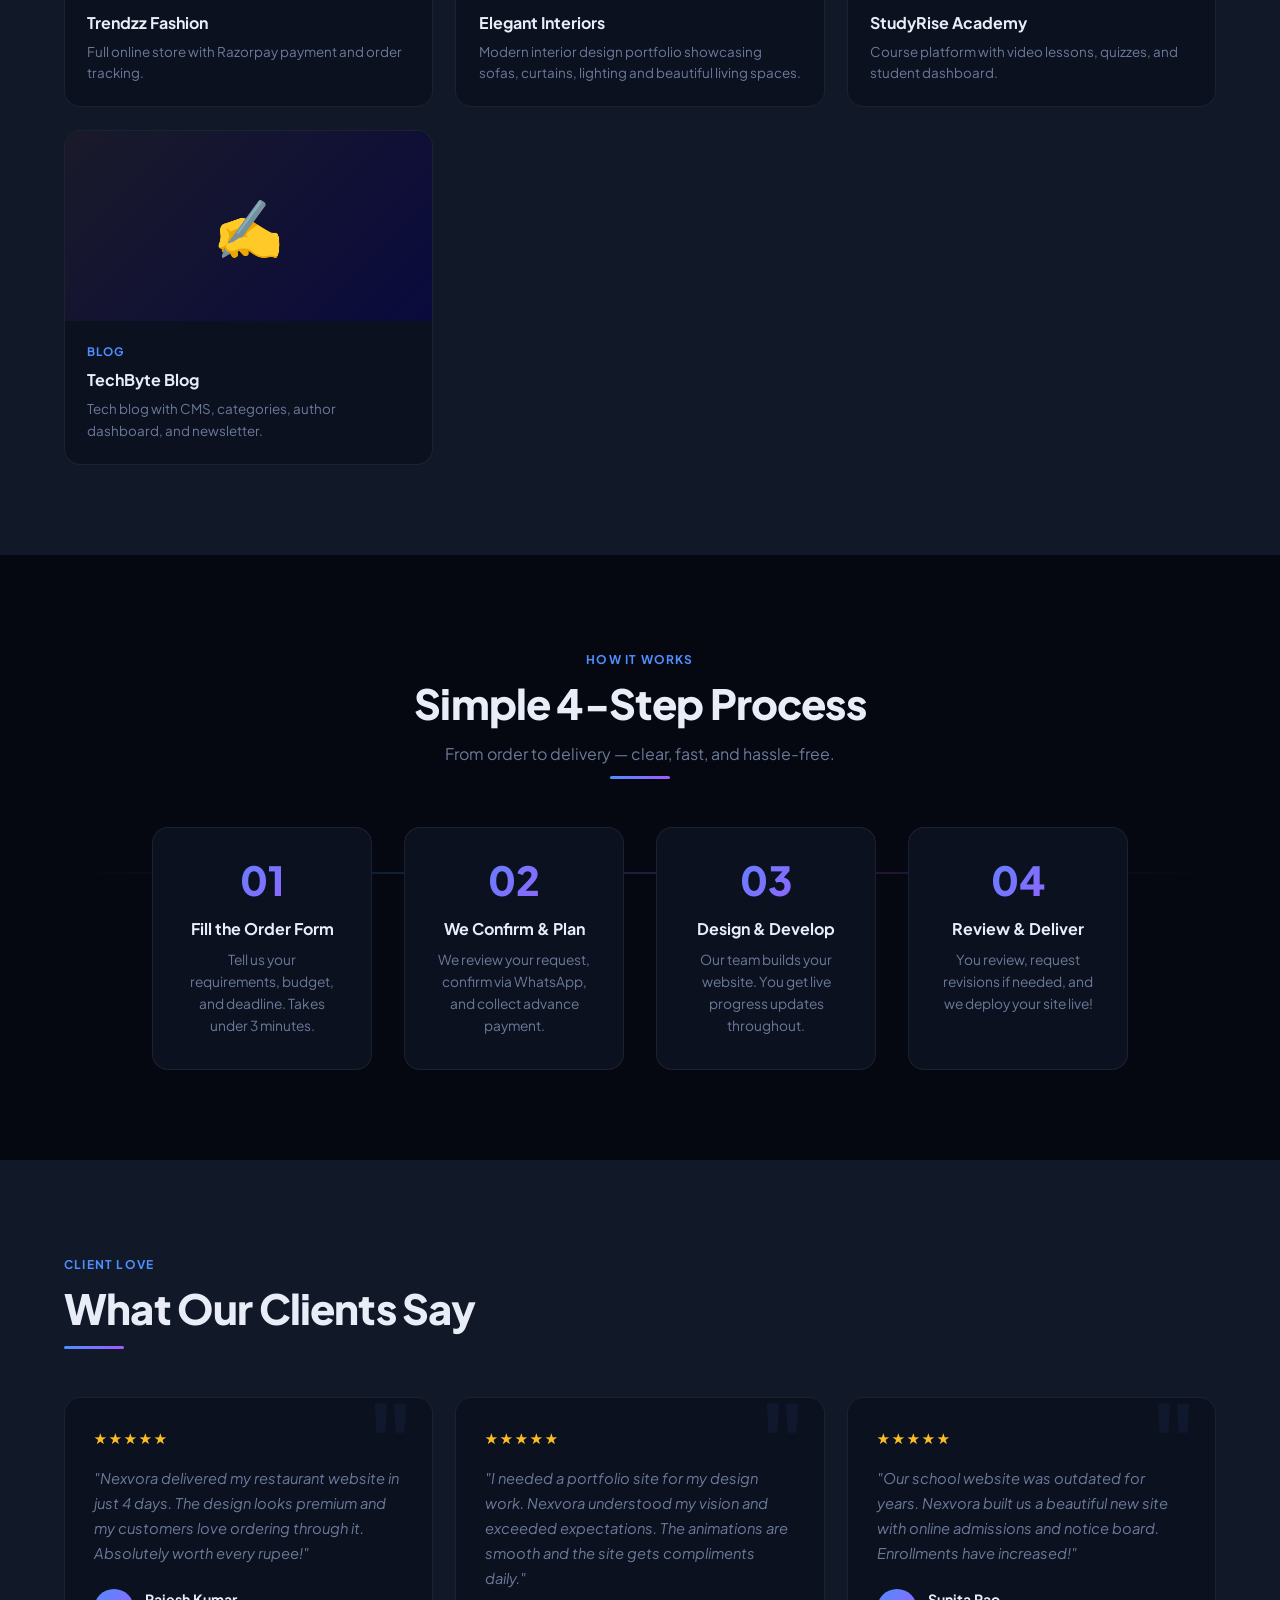
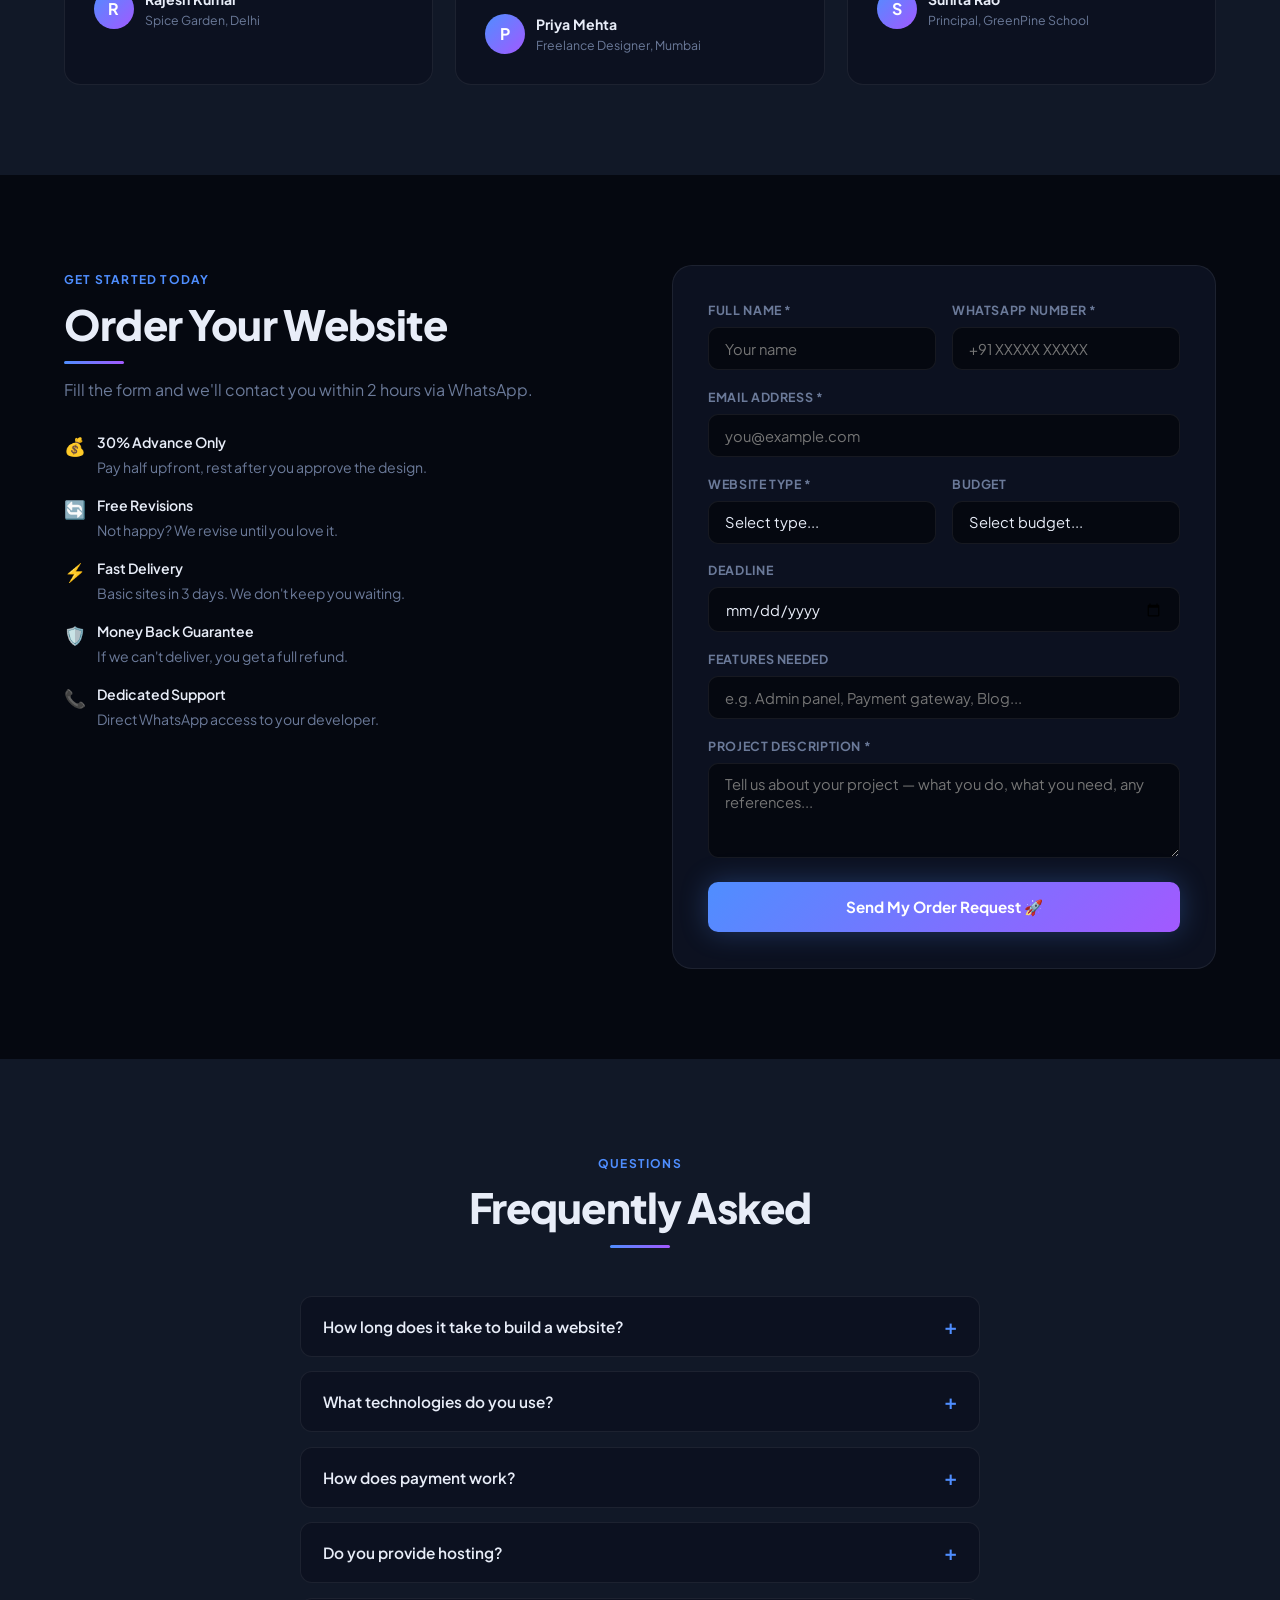
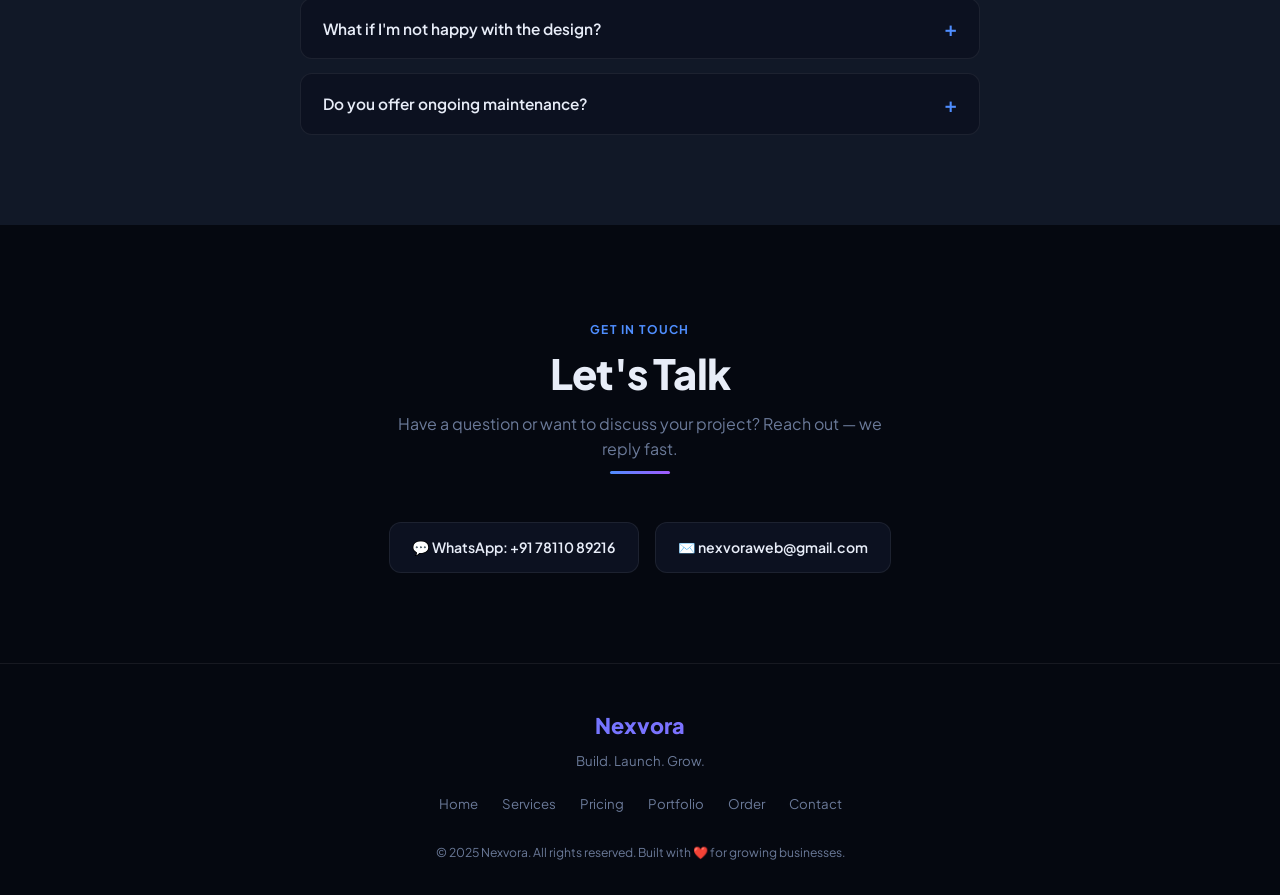
==== commit 27eb4374: "Bugs fixed 111" ====
--- a/index.html
+++ b/index.html
@@ -220,6 +220,10 @@
     </div>
     <div class="pcard reveal">
       <div class="pcard-img pb2"><span class="pcard-emoji">🍕</span><div class="pcard-overlay"><a href="Demo/Restaurent.html" target="_blank" class="demo-btn" style="text-decoration: none;">View Demo</a></div></div>
+      <div class="pcard-body"><div class="pcard-type">Resort</div><div class="pcard-name">Chandra Resort</div><div class="pcard-desc">Online menu, table booking, and delivery integration.</div></div>
+    </div>
+    <div class="pcard reveal">
+      <div class="pcard-img pb2"><span class="pcard-emoji">🍕</span><div class="pcard-overlay"><a href="Demo/Resort.html" target="_blank" class="demo-btn" style="text-decoration: none;">View Demo</a></div></div>
       <div class="pcard-body"><div class="pcard-type">Restaurant</div><div class="pcard-name">Spice Garden</div><div class="pcard-desc">Online menu, table booking, and delivery integration.</div></div>
     </div>
     <div class="pcard reveal">
